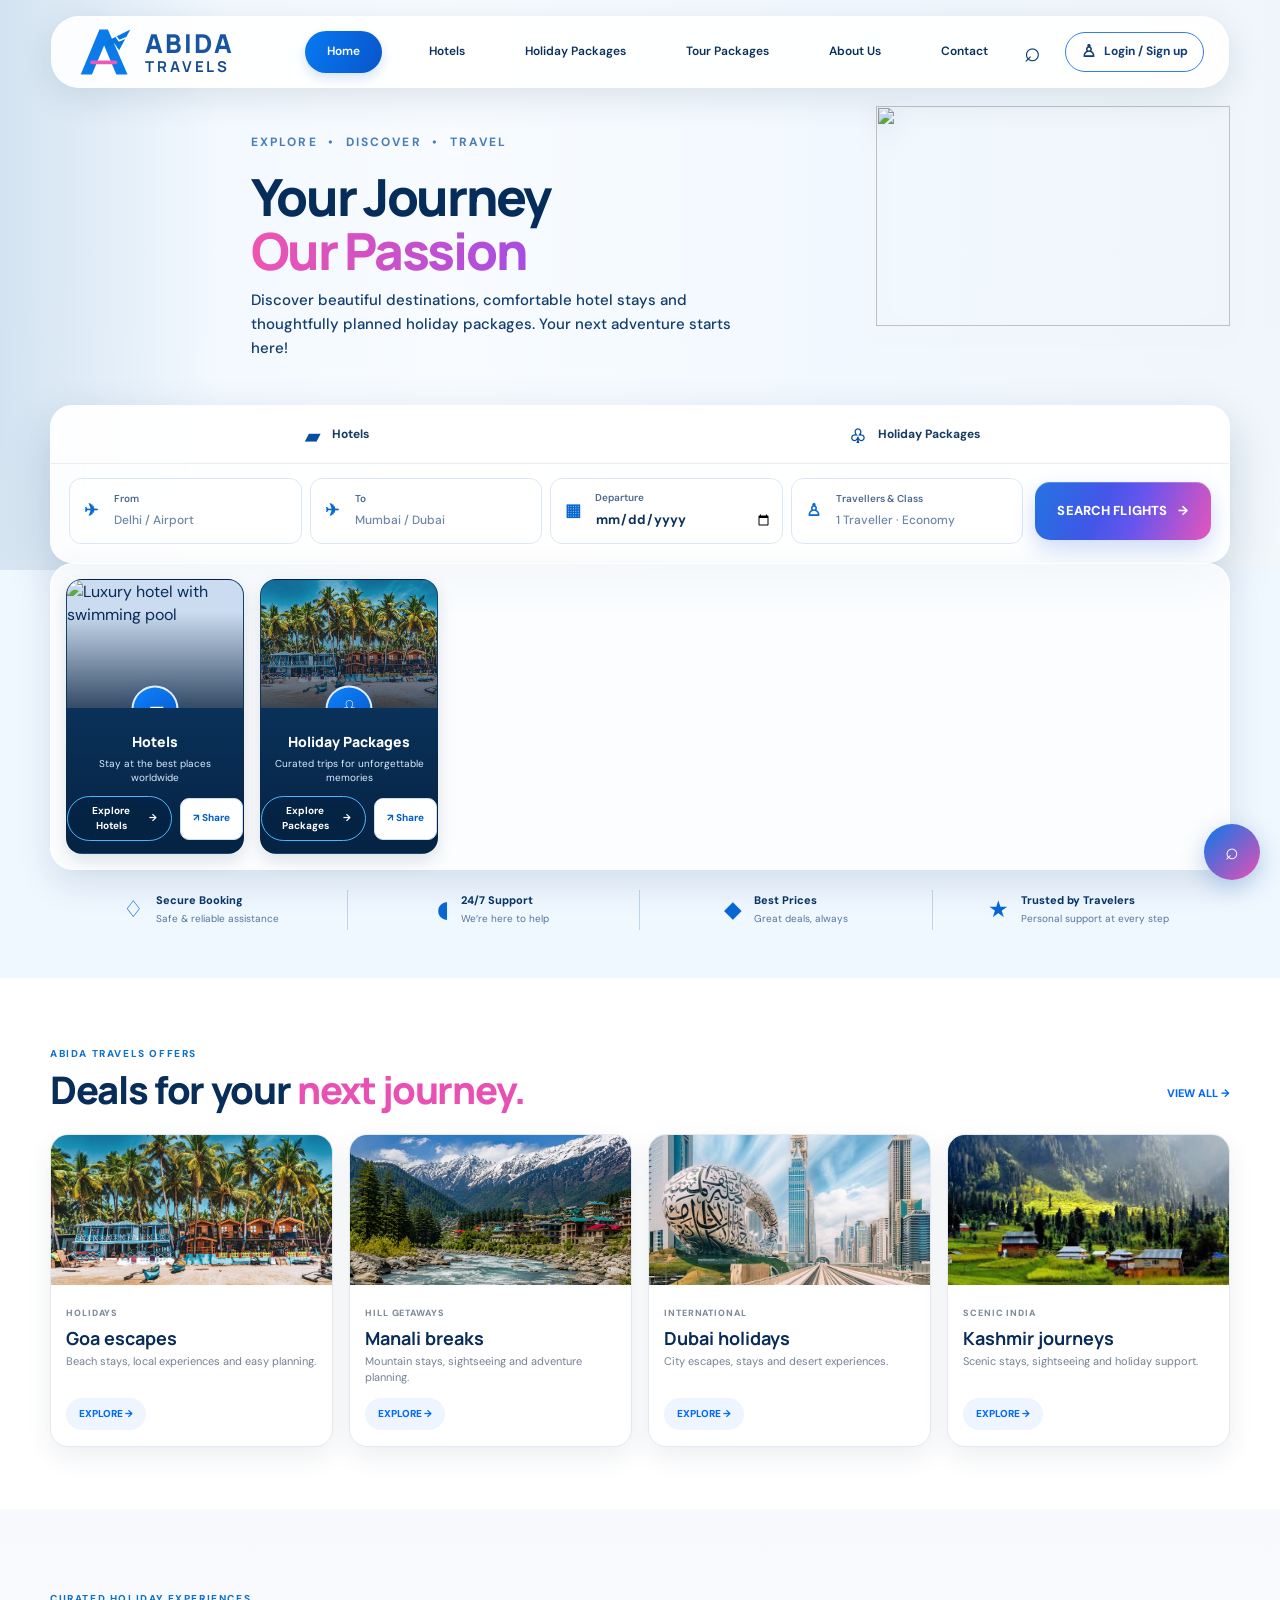
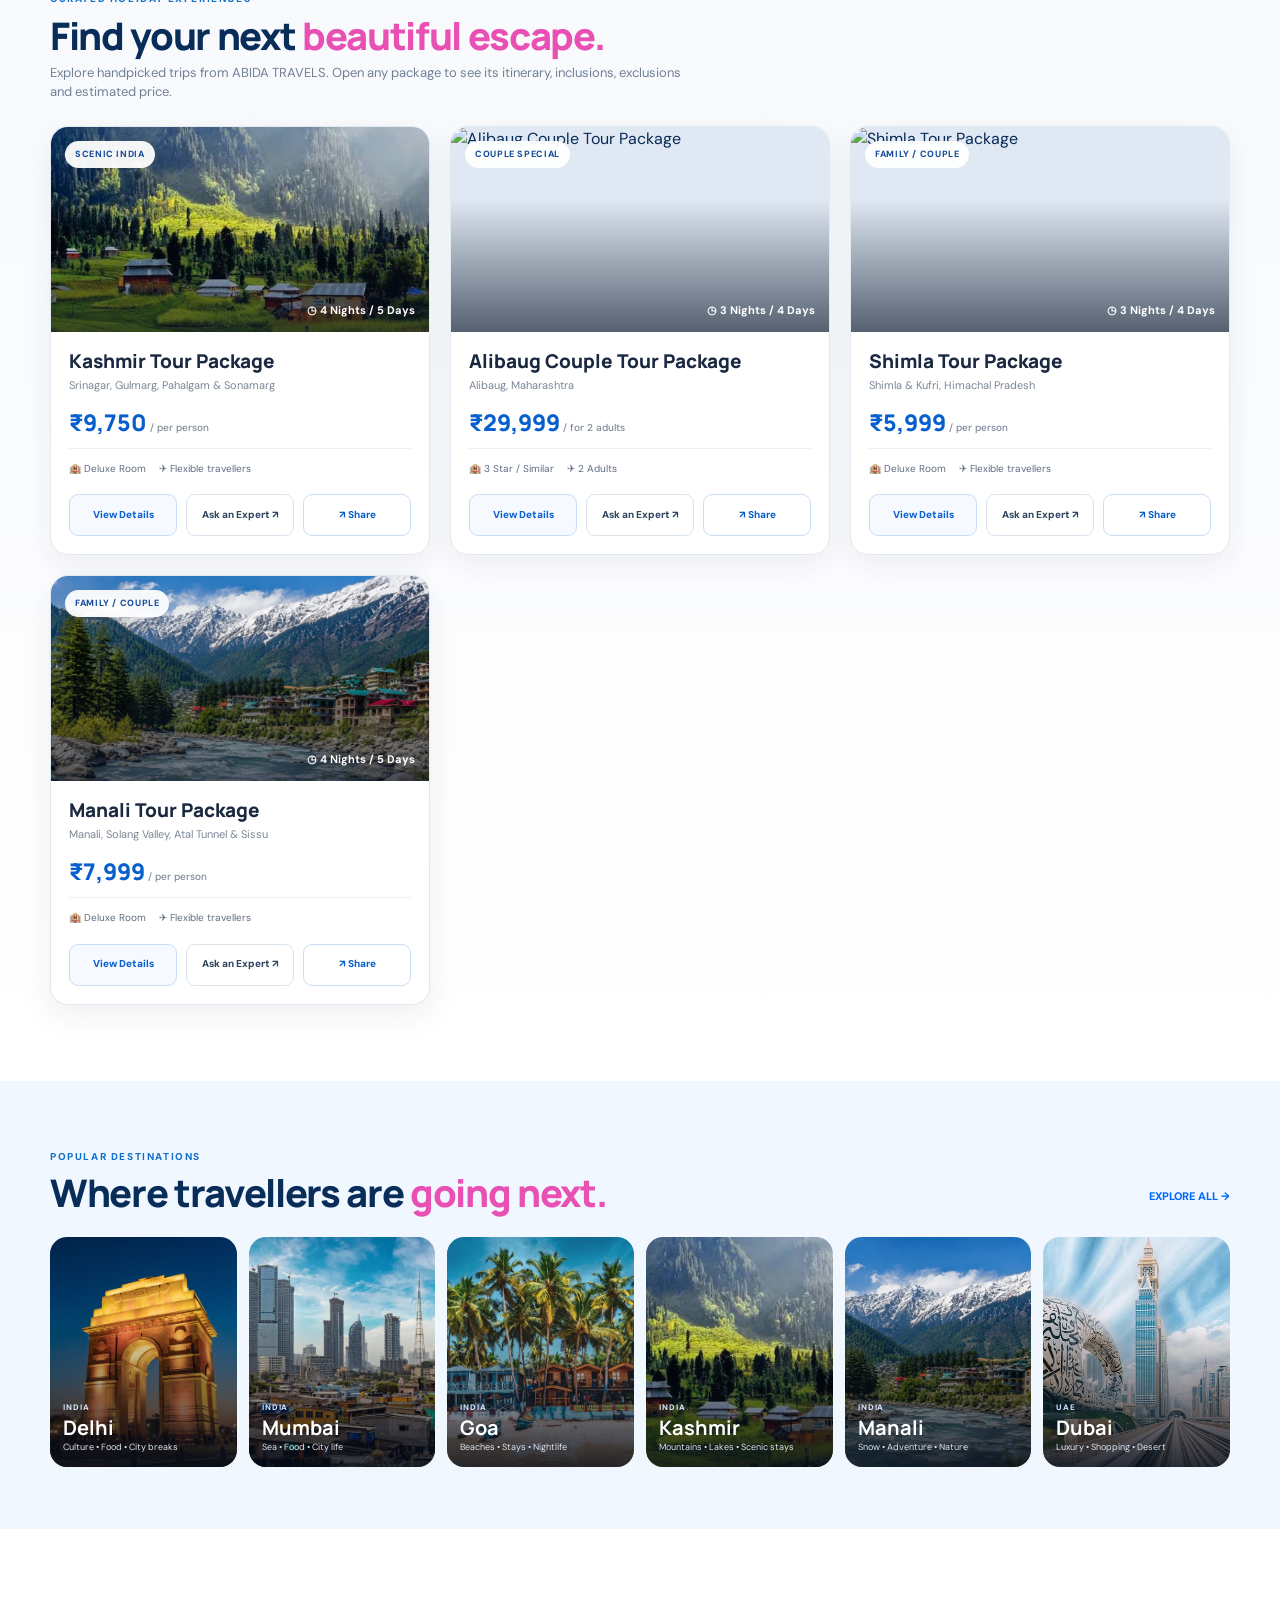
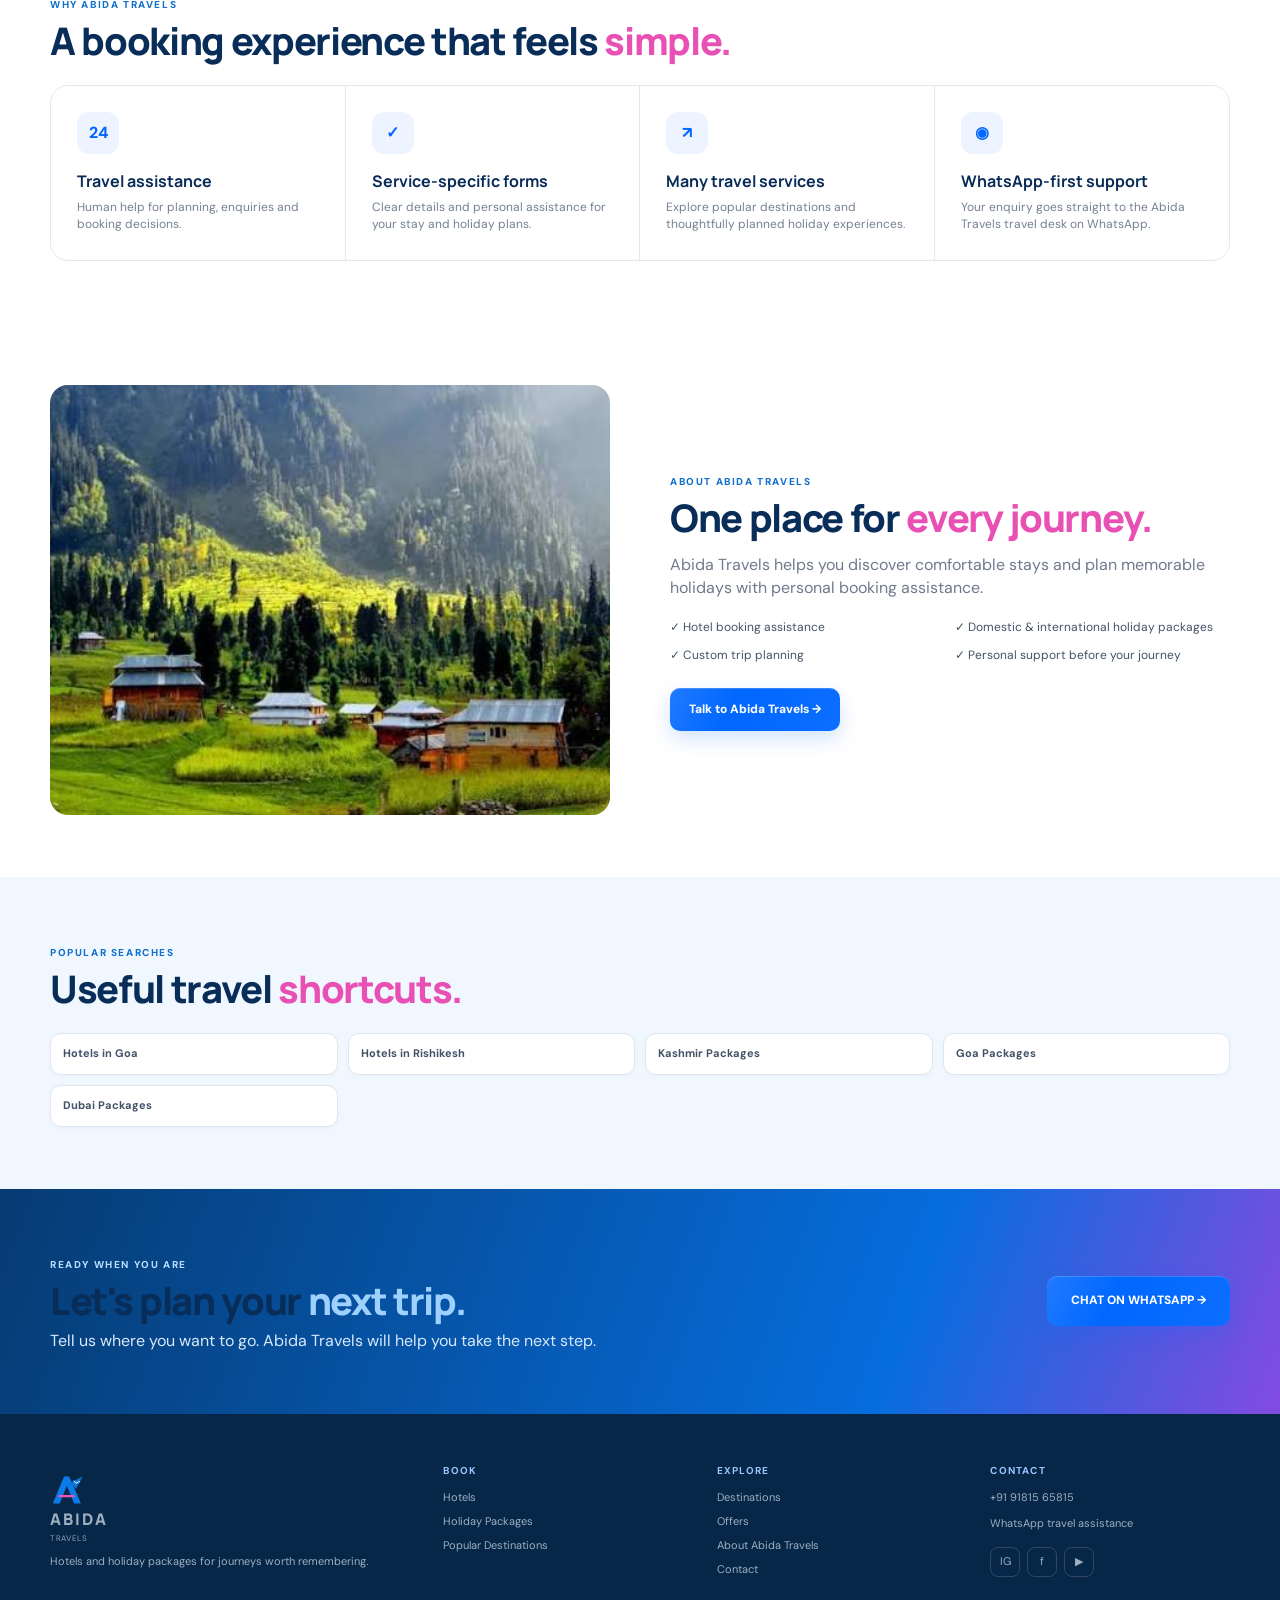
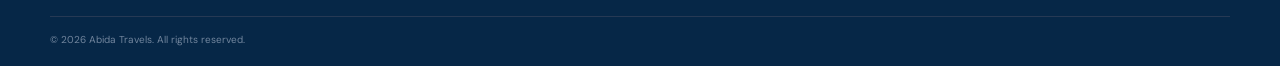
==== index.html @ ed99add0 "Refresh share feature assets to bypass browser cache" ====
<!DOCTYPE html>
<html lang="en-IN">
<head>
<meta charset="UTF-8">
<meta name="viewport" content="width=device-width, initial-scale=1.0">
<title>Abida Travels – Hotels & Holiday Packages</title>
<meta name="description" content="Explore hotel stays and holiday packages with Abida Travels.">
<meta name="keywords" content="Abida Travels, hotel booking, holiday packages, Kashmir tour, Goa holiday, Dubai holiday">
<meta name="author" content="Abida Travels">
<meta name="robots" content="index, follow">
<link rel="canonical" href="https://steller1998.github.io/TRIP/">
<meta property="og:type" content="website">
<meta property="og:title" content="Abida Travels – Your Journey, Our Passion">
<meta property="og:description" content="Hotels and holiday packages with Abida Travels.">
<meta property="og:url" content="https://steller1998.github.io/TRIP/">
<meta property="og:image" content="https://steller1998.github.io/TRIP/assets/goa.jpg">
<link rel="preconnect" href="https://fonts.googleapis.com">
<link rel="preconnect" href="https://fonts.gstatic.com" crossorigin>
<link href="https://fonts.googleapis.com/css2?family=DM+Sans:wght@400;500;600;700&family=Manrope:wght@600;700;800&display=swap" rel="stylesheet">
<link rel="stylesheet" href="style.css?v=20261012-abida-3">
<script type="application/ld+json">
{
  "@context":"https://schema.org",
  "@type":"TravelAgency",
  "name":"Abida Travels",
  "url":"https://steller1998.github.io/TRIP/",
  "telephone":"+919181565815",
  "description":"Abida Travels provides hotel booking assistance and holiday packages.",
  "areaServed":{"@type":"Country","name":"India"},
  "serviceType":["Hotel Booking","Holiday Packages"]
}
</script>
  <link rel="stylesheet" href="tour-packages.css?v=20261031-3">
</head>
<body>

<header class="site-header">
  <div class="main-nav">
    <div class="container nav-inner">
      <a href="#home" class="brand" aria-label="Abida Travels Home">
        <span class="brand-mark"><svg viewBox="0 0 64 64" aria-hidden="true" focusable="false"><defs><linearGradient id="abidaMarkGrad" x1="8" y1="8" x2="56" y2="58"><stop stop-color="#0a7be8"/><stop offset="1" stop-color="#1747a3"/></linearGradient></defs><path d="M5 56 25 8h9L55 56H43L30 25 17 56Z" fill="url(#abidaMarkGrad)"/><path d="M17 43h25" stroke="#ec58b7" stroke-width="4" stroke-linecap="round"/><path d="m34 20 24-12-12 22-5-7-8 3Z" fill="#0876df"/><path d="m43 16 3 4 7-3" fill="none" stroke="#fff" stroke-width="1.6" stroke-linecap="round" stroke-linejoin="round"/></svg></span>
        <span class="brand-text"><strong>ABIDA</strong><small>TRAVELS</small></span>
      </a>
      <nav class="primary-nav" id="primaryNav" aria-label="Travel services">
        <a class="nav-home active" href="#home">Home</a>
        <button class="nav-service" type="button" data-tab="Hotels">Hotels</button>
        <button class="nav-service" type="button" data-tab="Holidays">Holiday Packages</button>
        <a class="nav-link" href="#about">About Us</a>
        <a class="nav-link" href="#contact">Contact</a>
      </nav>
      <button class="nav-search-btn" type="button" aria-label="Go to travel search" data-scroll-booking>⌕</button>
      <button class="login-btn" type="button" data-action="login"><span class="login-user-icon" aria-hidden="true">♙</span> Login / Sign up</button>
      <button class="menu-btn" id="menuBtn" type="button" aria-label="Open menu" aria-expanded="false">☰</button>
    </div>
  </div>
</header>

<main id="home">

<section class="hero">
  <div class="hero-banner">
    <div class="container hero-banner-inner">
      <div class="hero-copy">
        <span class="hero-eyebrow">EXPLORE&nbsp; • &nbsp;DISCOVER&nbsp; • &nbsp;TRAVEL</span>
        <h1>Your Journey<br><span>Our Passion</span></h1>
        <p>Discover beautiful destinations, comfortable hotel stays and thoughtfully planned holiday packages. Your next adventure starts here!</p>
        <div class="hero-points">
          <span>✓ Secure booking assistance</span>
          <span>✓ Personal travel support</span>
          <span>✓ Domestic &amp; international trips</span>
        </div>
      </div>
      <div class="hero-visual" aria-hidden="true">
        <img src="https://images.unsplash.com/photo-1436491865332-7a61a109cc05?auto=format&amp;fit=crop&amp;w=1200&amp;q=82" alt="" loading="eager">
      </div>
    </div>
  </div>

  <div class="container booking-wrap" id="booking">
    <div class="booking-card">
      <div class="booking-tabs" id="bookingTabs">
        <button type="button" class="booking-tab" data-tab="Hotels"><span class="service-icon" aria-hidden="true">▰</span>Hotels</button>
        <button type="button" class="booking-tab active" data-tab="Holidays"><span class="service-icon" aria-hidden="true">♧</span>Holiday Packages</button>
      </div>

      <div class="book-helper" id="bookHelper">Book domestic and international flights with Abida Travels.</div>

      <form id="searchForm">
        <div class="search-fields" id="dynamicFields"></div>

        <div class="search-actions">
          <button class="search-btn" type="submit">SEARCH <span>→</span></button>
        </div>
      </form>

   </div>

    <div class="service-photo-grid" aria-label="Our services">
      <article class="service-photo-card"><div class="service-photo-media"><img src="https://images.unsplash.com/photo-1566073771259-6a8506099945?auto=format&amp;fit=crop&amp;w=900&amp;q=78" alt="Luxury hotel with swimming pool" loading="lazy"><span class="service-photo-shade"></span><span class="service-photo-icon" aria-hidden="true">▰</span></div><div class="service-photo-body"><h3>Hotels</h3><p>Stay at the best places worldwide</p><div class="service-card-actions"><button type="button" class="service-photo-book" data-service-card="Hotels">Explore Hotels <span>→</span></button><button type="button" class="service-share-btn" data-share-title="Hotels" data-share-url="#booking">↗ Share</button></div></div></article>
      <article class="service-photo-card"><div class="service-photo-media"><img src="assets/goa.jpg" alt="Holiday destination" loading="lazy"><span class="service-photo-shade"></span><span class="service-photo-icon" aria-hidden="true">♧</span></div><div class="service-photo-body"><h3>Holiday Packages</h3><p>Curated trips for unforgettable memories</p><div class="service-card-actions"><button type="button" class="service-photo-book" data-service-card="Holidays">Explore Packages <span>→</span></button><button type="button" class="service-share-btn" data-share-title="Holiday Packages" data-share-url="#tour-packages">↗ Share</button></div></div></article>
    </div>
    <div class="service-trust-strip" aria-label="Why book with Abida Travels">
      <div><span class="trust-icon">♢</span><span><strong>Secure Booking</strong><small>Safe &amp; reliable assistance</small></span></div>
      <div><span class="trust-icon">◖</span><span><strong>24/7 Support</strong><small>We’re here to help</small></span></div>
      <div><span class="trust-icon">◆</span><span><strong>Best Prices</strong><small>Great deals, always</small></span></div>
      <div><span class="trust-icon">★</span><span><strong>Trusted by Travelers</strong><small>Personal support at every step</small></span></div>
    </div>
 </div>
</section>

<section class="section light-section" id="offers">
  <div class="container">
    <div class="section-head">
      <div><span class="section-kicker">ABIDA TRAVELS OFFERS</span><h2>Deals for your <span>next journey.</span></h2></div>
      <button class="outline-btn" type="button" data-message="Hello Abida Travels, please send me all current offers.">VIEW ALL →</button>
    </div>
    <div class="offer-grid">
      <article class="offer-card"><div class="offer-image"><img src="assets/goa.jpg" alt="Goa"></div><div class="offer-copy"><small>HOLIDAYS</small><h3>Goa escapes</h3><p>Beach stays, local experiences and easy planning.</p><button type="button" data-message="Hello Abida Travels, I want a Goa holiday offer.">EXPLORE →</button></div></article>
      <article class="offer-card"><div class="offer-image"><img src="assets/manali.jpg" alt="Manali"></div><div class="offer-copy"><small>HILL GETAWAYS</small><h3>Manali breaks</h3><p>Mountain stays, sightseeing and adventure planning.</p><button type="button" data-message="Hello Abida Travels, I want a Manali holiday offer.">EXPLORE →</button></div></article>
      <article class="offer-card"><div class="offer-image"><img src="assets/dubai.jpg" alt="Dubai"></div><div class="offer-copy"><small>INTERNATIONAL</small><h3>Dubai holidays</h3><p>City escapes, stays and desert experiences.</p><button type="button" data-message="Hello Abida Travels, I want a Dubai holiday offer.">EXPLORE →</button></div></article>
      <article class="offer-card"><div class="offer-image"><img src="assets/kashmir.jpg" alt="Kashmir"></div><div class="offer-copy"><small>SCENIC INDIA</small><h3>Kashmir journeys</h3><p>Scenic stays, sightseeing and holiday support.</p><button type="button" data-message="Hello Abida Travels, I want a Kashmir holiday offer.">EXPLORE →</button></div></article>
    </div>
  </div>
</section>

<section class="section soft-section" id="popular">
  <div class="container">
    <div class="section-head">
      <div><span class="section-kicker">POPULAR DESTINATIONS</span><h2>Where travellers are <span>going next.</span></h2></div>
      <button class="outline-btn" type="button" data-message="Hello Abida Travels, please share popular destination packages.">EXPLORE ALL →</button>
    </div>
    <div class="destination-grid">
      <button class="destination-card" type="button" data-message="Hello Abida Travels, I want to plan a trip to Delhi."><img src="assets/delhi.jpg" alt="Delhi"><span><small>INDIA</small><strong>Delhi</strong><em>Culture • Food • City breaks</em></span></button>
      <button class="destination-card" type="button" data-message="Hello Abida Travels, I want to plan a trip to Mumbai."><img src="assets/mumbai.jpg" alt="Mumbai"><span><small>INDIA</small><strong>Mumbai</strong><em>Sea • Food • City life</em></span></button>
      <button class="destination-card" type="button" data-message="Hello Abida Travels, I want to plan a trip to Goa."><img src="assets/goa.jpg" alt="Goa"><span><small>INDIA</small><strong>Goa</strong><em>Beaches • Stays • Nightlife</em></span></button>
      <button class="destination-card" type="button" data-message="Hello Abida Travels, I want to plan a trip to Kashmir."><img src="assets/kashmir.jpg" alt="Kashmir"><span><small>INDIA</small><strong>Kashmir</strong><em>Mountains • Lakes • Scenic stays</em></span></button>
      <button class="destination-card" type="button" data-message="Hello Abida Travels, I want to plan a trip to Manali."><img src="assets/manali.jpg" alt="Manali"><span><small>INDIA</small><strong>Manali</strong><em>Snow • Adventure • Nature</em></span></button>
      <button class="destination-card" type="button" data-message="Hello Abida Travels, I want to plan a trip to Dubai."><img src="assets/dubai.jpg" alt="Dubai"><span><small>UAE</small><strong>Dubai</strong><em>Luxury • Shopping • Desert</em></span></button>
    </div>
  </div>
</section>

<section class="section white-section">
  <div class="container">
    <div class="section-head"><div><span class="section-kicker">WHY ABIDA TRAVELS</span><h2>A booking experience that feels <span>simple.</span></h2></div></div>
    <div class="feature-grid">
      <article><span class="feature-icon">24</span><h3>Travel assistance</h3><p>Human help for planning, enquiries and booking decisions.</p></article>
      <article><span class="feature-icon">✓</span><h3>Service-specific forms</h3><p>Clear details and personal assistance for your stay and holiday plans.</p></article>
      <article><span class="feature-icon">↗</span><h3>Many travel services</h3><p>Explore popular destinations and thoughtfully planned holiday experiences.</p></article>
      <article><span class="feature-icon">◉</span><h3>WhatsApp-first support</h3><p>Your enquiry goes straight to the Abida Travels travel desk on WhatsApp.</p></article>
    </div>
  </div>
</section>

<section class="section white-section" id="about">
  <div class="container split-section">
    <div class="split-image"><img src="assets/kashmir.jpg" alt="Abida Travels travel"></div>
    <div class="split-copy">
      <span class="section-kicker">ABOUT ABIDA TRAVELS</span>
      <h2>One place for <span>every journey.</span></h2>
      <p>Abida Travels helps you discover comfortable stays and plan memorable holidays with personal booking assistance.</p>
      <div class="check-list">
        <span>✓ Hotel booking assistance</span>
        <span>✓ Domestic & international holiday packages</span>
        <span>✓ Custom trip planning</span>
        <span>✓ Personal support before your journey</span>
      </div>
      <button class="primary-btn" type="button" data-message="Hello Abida Travels, I want to discuss my travel requirements.">Talk to Abida Travels →</button>
    </div>
  </div>
</section>

<section class="section route-section">
  <div class="container">
    <div class="section-head"><div><span class="section-kicker">POPULAR SEARCHES</span><h2>Useful travel <span>shortcuts.</span></h2></div></div>
    <div class="chip-grid">
      <button type="button" data-message="Hello Abida Travels, I need hotels in Goa.">Hotels in Goa</button>
      <button type="button" data-message="Hello Abida Travels, I need hotels in Rishikesh.">Hotels in Rishikesh</button>
      <button type="button" data-message="Hello Abida Travels, I want a Kashmir holiday package.">Kashmir Packages</button>
      <button type="button" data-message="Hello Abida Travels, I want a Goa holiday package.">Goa Packages</button>
      <button type="button" data-message="Hello Abida Travels, I want a Dubai holiday package.">Dubai Packages</button>
    </div>
  </div>
</section>

<section class="section promo-section" id="contact">
  <div class="container promo-inner">
    <div><span class="section-kicker">READY WHEN YOU ARE</span><h2>Let's plan your <span>next trip.</span></h2><p>Tell us where you want to go. Abida Travels will help you take the next step.</p></div>
    <button class="primary-btn large" type="button" data-message="Hello Abida Travels, I am ready to plan my next trip.">CHAT ON WHATSAPP →</button>
  </div>
</section>

</main>

<footer class="footer">
  <div class="container footer-grid">
    <div>
      <a href="#home" class="footer-brand"><span class="brand-mark small"><svg viewBox="0 0 64 64" aria-hidden="true" focusable="false"><defs><linearGradient id="abidaMarkGrad" x1="8" y1="8" x2="56" y2="58"><stop stop-color="#0a7be8"/><stop offset="1" stop-color="#1747a3"/></linearGradient></defs><path d="M5 56 25 8h9L55 56H43L30 25 17 56Z" fill="url(#abidaMarkGrad)"/><path d="M17 43h25" stroke="#ec58b7" stroke-width="4" stroke-linecap="round"/><path d="m34 20 24-12-12 22-5-7-8 3Z" fill="#0876df"/><path d="m43 16 3 4 7-3" fill="none" stroke="#fff" stroke-width="1.6" stroke-linecap="round" stroke-linejoin="round"/></svg></span><span><strong>ABIDA</strong><small>TRAVELS</small></span></a>
      <p>Hotels and holiday packages for journeys worth remembering.</p>
    </div>
    <div><h4>BOOK</h4><a href="#booking" data-jump="Hotels">Hotels</a><a href="#booking" data-jump="Holidays">Holiday Packages</a><a href="#popular">Popular Destinations</a></div>
    <div><h4>EXPLORE</h4><a href="#popular">Destinations</a><a href="#offers">Offers</a><a href="#about">About Abida Travels</a><a href="#contact">Contact</a></div>
    <div><h4>CONTACT</h4><a href="https://wa.me/919181565815" target="_blank" rel="noopener">+91 91815 65815</a><p>WhatsApp travel assistance</p><div class="social-row"><a href="#" aria-label="Instagram">IG</a><a href="#" aria-label="Facebook">f</a><a href="#" aria-label="YouTube">▶</a></div></div>
  </div>
  <div class="container copyright">© 2026 Abida Travels. All rights reserved.</div>
</footer>

<a class="floating-wa" href="https://wa.me/919181565815?text=Hello%20Abida%20Travels%2C%20I%20need%20travel%20assistance." target="_blank" rel="noopener" aria-label="Abida Travels WhatsApp">⌕</a>

<div class="modal-backdrop" id="accountModal" aria-hidden="true">
  <div class="account-modal" role="dialog" aria-modal="true" aria-labelledby="accountTitle">
    <button class="modal-close" type="button" data-close-modal aria-label="Close">×</button>
    <span class="section-kicker">ABIDA TRAVELS ACCOUNT</span>
    <h2 id="accountTitle">Login / Sign up</h2>
    <p>Abida Travels currently manages booking support directly. Enter your details and we will connect with you on WhatsApp.</p>
    <form id="accountForm">
      <label>Name<input name="name" type="text" placeholder="Your name" required></label>
      <label>Mobile number<input name="phone" type="tel" placeholder="10-digit mobile number" pattern="[0-9]{10}" required></label>
      <div class="modal-actions"><button class="primary-btn" type="submit">Continue on WhatsApp →</button><button class="secondary-btn" type="button" data-close-modal>Cancel</button></div>
    </form>
    <small class="modal-note">This is a WhatsApp-assisted account flow; no password is stored on this website.</small>
  </div>
</div>

<script src="hotel-data.js?v=20261012-abida-1"></script>
<script src="script.js?v=20261012-abida-2"></script>
<script src="tour-packages.js?v=20261031-4"></script>
</body>
</html>
---- style.css ----
:root{
  --blue:#0067ff;
  --blue-dark:#0b4fbe;
  --red:#ef3340;
  --ink:#162033;
  --muted:#6d7788;
  --line:#e4e8ef;
  --bg:#f6f8fb;
  --white:#fff;
  --shadow:0 16px 48px rgba(26,42,72,.10);
}
*{box-sizing:border-box;margin:0;padding:0}
html{scroll-behavior:smooth}
body{font-family:"DM Sans",sans-serif;color:var(--ink);background:#fff;line-height:1.45}
body.modal-open,body.menu-open{overflow:hidden}
button,input{font:inherit}
button{cursor:pointer}
a{color:inherit;text-decoration:none}
img{display:block;max-width:100%}
.container{width:min(1180px,calc(100% - 36px));margin:0 auto}

/* HEADER */
.site-header{position:sticky;top:0;z-index:1000;background:#fff;box-shadow:0 1px 0 rgba(17,29,48,.07)}
.utility-bar{height:34px;background:#f7f8fa;border-bottom:1px solid #edf0f4;color:#687486;font-size:11px}
.utility-inner{height:100%;display:flex;align-items:center;justify-content:space-between}
.utility-left,.utility-right{display:flex;align-items:center;gap:18px}
.utility-bar a:hover,.utility-btn:hover{color:var(--blue)}
.utility-btn{border:0;background:none;color:inherit;padding:0}
.main-nav{height:78px;background:#fff}
.nav-inner{height:100%;display:flex;align-items:center;gap:16px}
.brand{display:flex;align-items:center;gap:9px;min-width:206px;flex:none}
.brand-mark{width:42px;height:42px;border-radius:12px;display:grid;place-items:center;flex:none}
.brand-mark svg{width:100%;height:100%}
.brand-text{display:grid;line-height:1}
.brand-text strong{font:800 18px/1 "Manrope",sans-serif;letter-spacing:.13em}
.brand-text small{margin-top:5px;color:#8a94a3;font-size:8px;font-weight:700;letter-spacing:.08em}
.primary-nav{display:flex;align-items:stretch;gap:2px;flex:1;justify-content:center;height:100%;overflow:auto;scrollbar-width:none}
.primary-nav::-webkit-scrollbar{display:none}
.nav-service{min-width:72px;padding:8px 6px;border:0;background:transparent;color:#5e6878;display:flex;flex-direction:column;align-items:center;justify-content:center;gap:4px;font-size:10px;position:relative;white-space:nowrap}
.nav-service .nav-icon{font-size:19px;line-height:1;color:#435168}
.nav-service:hover{color:var(--blue)}
.nav-service.active{color:var(--blue);font-weight:700}
.nav-service.active .nav-icon{color:var(--blue)}
.nav-service.active:after{content:"";position:absolute;left:13px;right:13px;bottom:0;height:3px;border-radius:3px 3px 0 0;background:var(--blue)}
.login-btn{white-space:nowrap;border:1px solid #dce2ea;background:#fff;padding:10px 13px;border-radius:10px;font-size:11px;font-weight:700;color:#2f3b4d;flex:none}
.login-btn:hover{border-color:#b7cff6;color:var(--blue);background:#f9fbff}
.menu-btn{display:none;border:0;background:none;font-size:25px;color:#1d2a3b}

/* HERO */
.hero{background:#f3f6fa;border-bottom:1px solid #eef1f5}
.hero-banner{padding:34px 0 60px;background:linear-gradient(90deg,#fff 0,#fff 43%,#f4f7fb 100%)}
.hero-banner-inner{display:grid;grid-template-columns:1fr 410px;gap:50px;align-items:center}
.hero-copy{padding:8px 0}
.hero-eyebrow{display:inline-flex;padding:7px 10px;border-radius:999px;background:#edf4ff;color:var(--blue);font-size:10px;font-weight:800;letter-spacing:.14em}
.hero-copy h1{font:800 clamp(40px,5vw,66px)/.98 "Manrope",sans-serif;letter-spacing:-.05em;margin:18px 0 14px}
.hero-copy h1 span{color:var(--blue)}
.hero-copy p{max-width:620px;color:#677386;font-size:16px}
.hero-points{display:flex;flex-wrap:wrap;gap:12px 18px;margin-top:20px;color:#4f5d70;font-size:12px;font-weight:600}
.hero-visual{position:relative;height:270px;border-radius:22px;overflow:hidden;box-shadow:var(--shadow);background:#dfe6ef}
.hero-visual img{width:100%;height:100%;object-fit:contain;mix-blend-mode:multiply;filter:drop-shadow(0 8px 12px rgba(8,40,75,.12))}
.hero-visual:after{content:"";position:absolute;inset:0;background:linear-gradient(180deg,rgba(12,24,44,.02),rgba(12,24,44,.36))}
.floating-card{position:absolute;left:16px;bottom:16px;z-index:2;display:grid;padding:12px 15px;background:rgba(255,255,255,.95);border-radius:12px;box-shadow:0 10px 28px rgba(0,0,0,.16)}
.floating-card strong{font:700 13px "Manrope",sans-serif}.floating-card span{font-size:10px;color:#6e7988;margin-top:2px}
.booking-wrap{position:relative;margin-top:-30px;padding-bottom:30px}
.booking-card{background:#fff;border:1px solid #dfe5ed;border-radius:18px;box-shadow:0 20px 55px rgba(29,46,77,.14);overflow:visible}
.booking-tabs{display:flex;overflow:auto;padding:6px 8px 0;border-bottom:1px solid #edf0f4;scrollbar-width:none}
.booking-tabs::-webkit-scrollbar{display:none}
.booking-tab{border:0;background:#fff;color:#6b7686;padding:15px 13px 13px;white-space:nowrap;font-size:11px;font-weight:700;position:relative}
.booking-tab span{margin-right:6px;color:#52637a}
.booking-tab:hover{color:var(--blue)}
.booking-tab.active{color:var(--blue)}
.booking-tab.active:after{content:"";position:absolute;left:12px;right:12px;bottom:-1px;height:3px;background:var(--blue);border-radius:3px 3px 0 0}
.flight-controls{display:flex;align-items:center;justify-content:space-between;padding:15px 22px 6px}
.trip-toggle{display:flex;gap:18px;font-size:12px;font-weight:700;color:#445267}
.trip-toggle label{display:flex;align-items:center;gap:7px;cursor:pointer}
.trip-toggle input{accent-color:var(--blue)}
.helper-link{border:0;background:none;color:var(--blue);font-size:11px;font-weight:700}
.book-helper{padding:0 22px 14px;color:#8590a0;font-size:11px}
.search-fields{display:grid;grid-template-columns:repeat(5,1fr);border-top:1px solid #f0f2f6}
.search-field{padding:14px 16px;border-right:1px solid #eef0f4;min-height:92px}
.search-field:last-child{border-right:0}
.search-field label{display:block;color:#7d8795;font-size:10px;font-weight:700;text-transform:uppercase;letter-spacing:.04em}
.search-field input,.search-field select{width:100%;margin-top:6px;border:0;outline:0;background:transparent;color:#1e2838;font-size:15px;font-weight:700;padding:0}
.search-field input::placeholder{color:#9ba4b1;font-weight:500}
.search-field{position:relative}
.airport-field{position:relative}
.airport-suggestions{
  position:absolute;
  left:12px;
  right:12px;
  top:calc(100% + 4px);
  z-index:1600;
  display:none;
  max-height:320px;
  overflow:auto;
  background:#fff;
  border:1px solid #dfe5ed;
  border-radius:12px;
  box-shadow:0 18px 45px rgba(24,39,64,.18);
  padding:6px;
}
.airport-suggestions.show{display:block}
.airport-option{
  width:100%;
  display:flex;
  align-items:center;
  gap:10px;
  padding:10px 9px;
  border:0;
  border-radius:9px;
  background:#fff;
  text-align:left;
  color:#253149;
}
.airport-option:hover{background:#f3f7ff}
.airport-code{
  flex:0 0 40px;
  height:34px;
  display:grid;
  place-items:center;
  border-radius:8px;
  background:#edf4ff;
  color:var(--blue);
  font-size:10px;
  font-weight:800;
  letter-spacing:.06em;
}
.airport-main{display:grid;min-width:0}
.airport-main strong{
  font-size:11px;
  line-height:1.25;
  white-space:nowrap;
  overflow:hidden;
  text-overflow:ellipsis;
}
.airport-main small{
  margin-top:3px;
  color:#7d8796;
  font-size:9px;
}
.airport-status{
  padding:12px 10px;
  color:#7b8797;
  font-size:10px;
}
.search-field input:focus{color:var(--blue)}

.rooms-guests-field{z-index:20}
.rooms-guests-trigger{
  width:100%;margin-top:6px;display:flex;align-items:center;justify-content:space-between;gap:8px;
  border:0;background:transparent;color:#1e2838;padding:0;text-align:left;font-size:15px;font-weight:700;
}
.rooms-guests-trigger:focus-visible{outline:2px solid var(--blue);outline-offset:4px;border-radius:4px}
.rooms-guests-chevron{color:var(--blue);font-size:12px}
.rooms-guests-popover{
  position:absolute;right:8px;top:calc(100% - 2px);width:350px;max-width:calc(100vw - 34px);
  z-index:1800;background:#fff;border:1px solid #dfe5ed;border-radius:14px;
  box-shadow:0 20px 55px rgba(22,39,69,.22);padding:16px;color:var(--ink);
}
.rooms-guests-popover[hidden]{display:none}
.rooms-guests-popover-head{display:flex;align-items:flex-start;justify-content:space-between;gap:12px;padding-bottom:12px;border-bottom:1px solid #edf0f4}
.rooms-guests-popover-head strong{display:block;font:800 14px "Manrope",sans-serif}
.rooms-guests-popover-head small{display:block;color:#7d8795;font-size:11px;margin-top:3px}
.rooms-guests-close{border:0;background:#f2f5f9;border-radius:50%;width:28px;height:28px;line-height:1;color:#526075;font-size:19px}
.guest-room-card{padding:13px 0;border-bottom:1px solid #edf0f4}
.guest-room-heading{display:flex;align-items:center;justify-content:space-between;margin-bottom:10px}
.guest-room-heading strong{font-size:10px;letter-spacing:.09em;color:#647086}
.remove-room-btn{border:0;background:transparent;color:#d13b46;font-size:11px;font-weight:700}
.guest-counter-row{display:flex;align-items:center;justify-content:space-between;gap:14px;padding:8px 0}
.guest-counter-label strong{display:block;font-size:13px}
.guest-counter-label small{display:block;font-size:10px;color:#818b9a;margin-top:2px}
.guest-stepper{display:flex;align-items:center;gap:12px}
.guest-stepper button{width:30px;height:30px;border:1px solid #c9d7eb;border-radius:8px;background:#fff;color:var(--blue);font-size:19px;line-height:1}
.guest-stepper button:disabled{opacity:.35;cursor:not-allowed}
.guest-stepper span{min-width:14px;text-align:center;font-size:13px;font-weight:800}
.child-age-list{display:grid;grid-template-columns:1fr 1fr;gap:8px;margin-top:8px}
.child-age-select{display:grid;gap:4px;font-size:10px;color:#687486}
.child-age-select select{width:100%;border:1px solid #dce3ed;border-radius:7px;background:#fff;padding:7px;font:600 11px "DM Sans",sans-serif;color:#1e2838}
.rooms-guests-popover-foot{display:flex;align-items:center;justify-content:space-between;gap:10px;padding-top:14px}
.add-room-btn{border:0;background:transparent;color:var(--blue);font-size:12px;font-weight:800;text-align:left}
.add-room-btn:disabled{color:#8d96a4;cursor:not-allowed}
.apply-guests-btn{border:0;border-radius:9px;background:var(--blue);color:#fff;padding:10px 20px;font-size:12px;font-weight:800}
.apply-guests-btn:hover{background:var(--blue-dark)}
@media(max-width:560px){
  .rooms-guests-popover{right:-5px;top:calc(100% + 3px);width:340px;max-width:calc(100vw - 36px);padding:13px}
  .rooms-guests-field{z-index:30}
}

.special-fare-box{display:flex;align-items:stretch;gap:0;border-top:1px solid #f0f2f6;padding:12px 18px;overflow:auto}
.special-fare-title{font-size:11px;font-weight:800;color:#445267;min-width:125px;display:flex;align-items:center}
.fare-option{display:flex;align-items:center;gap:8px;min-width:145px;padding:8px 11px;border:1px solid transparent;border-radius:10px;cursor:pointer}
.fare-option input{accent-color:var(--blue)}
.fare-option span{display:grid;line-height:1.15}
.fare-option strong{font-size:11px;color:#2f3b4d}
.fare-option small{font-size:9px;color:#8691a1;margin-top:3px}
.fare-option.active{border-color:#d9e7ff;background:#f7fbff}
.search-actions{display:flex;justify-content:center;padding:8px 20px 18px}
.search-btn{border:0;border-radius:999px;padding:14px 46px;background:linear-gradient(90deg,#2aa8ff,var(--blue));color:#fff;font-weight:800;font-size:14px;box-shadow:0 12px 30px rgba(0,103,255,.22)}
.search-btn:hover{transform:translateY(-2px);box-shadow:0 16px 36px rgba(0,103,255,.24)}
.search-btn span{margin-left:10px}
.booking-tools{display:grid;grid-template-columns:repeat(4,1fr);border-top:1px solid #eef1f5}
.booking-tools button{border:0;border-right:1px solid #eef1f5;background:#fff;padding:13px 12px;text-align:left}
.booking-tools button:last-child{border-right:0}
.booking-tools button:hover{background:#fbfcff}
.booking-tools strong{display:block;font-size:11px;color:#334056}
.booking-tools small{font-size:9px;color:#8591a1}
.extra-services{display:grid;grid-template-columns:repeat(4,1fr);margin-top:10px;background:#fff;border:1px solid #e5e9ef;border-radius:12px;overflow:hidden;box-shadow:0 8px 28px rgba(25,41,68,.05)}
.extra-services button{border:0;border-right:1px solid #edf0f4;background:#fff;padding:13px;display:grid;grid-template-columns:30px 1fr;text-align:left;column-gap:8px}
.extra-services button:last-child{border-right:0}
.extra-services button:hover{background:#fafcff}
.extra-services span{grid-row:1/3;width:28px;height:28px;border-radius:50%;background:#edf4ff;color:var(--blue);display:grid;place-items:center;font-weight:800}
.extra-services strong{font-size:10px;color:#36445a}.extra-services small{font-size:9px;color:#8691a0}

/* SECTIONS */
.section{padding:74px 0}
.light-section,.white-section{background:#fff}
.soft-section,.route-section{background:#f7f9fc}
.section-head{display:flex;justify-content:space-between;align-items:flex-end;gap:18px;margin-bottom:24px}
.section-kicker{font-size:10px;letter-spacing:.16em;font-weight:800;color:var(--blue)}
.section-head h2,.split-copy h2,.promo-inner h2{font:800 clamp(26px,3vw,38px)/1.05 "Manrope",sans-serif;letter-spacing:-.035em;margin-top:7px;color:#182235}
.section-head h2 span,.split-copy h2 span,.promo-inner h2 span{color:var(--blue)}
.outline-btn{border:0;background:none;color:var(--blue);font-size:11px;font-weight:800;padding:8px 0}
.offer-grid{display:grid;grid-template-columns:repeat(4,1fr);gap:16px}
.offer-card{border:1px solid #e5e9ef;border-radius:15px;background:#fff;overflow:hidden;box-shadow:0 8px 28px rgba(28,44,72,.07);transition:.25s}
.offer-card:hover{transform:translateY(-4px);box-shadow:0 14px 40px rgba(28,44,72,.12)}
.offer-image{height:150px;overflow:hidden}.offer-image img{width:100%;height:100%;object-fit:cover;transition:.45s}.offer-card:hover .offer-image img{transform:scale(1.05)}
.offer-copy{padding:14px 15px 16px}.offer-copy small{font-size:9px;color:#7d8998;font-weight:800;letter-spacing:.1em}.offer-copy h3{font:700 18px "Manrope",sans-serif;margin:4px 0}.offer-copy p{color:#758092;font-size:11px;min-height:32px}.offer-copy button{border:0;background:none;color:var(--blue);font-size:10px;font-weight:800;margin-top:12px}
.destination-grid{display:grid;grid-template-columns:repeat(6,1fr);gap:12px}
.destination-card{position:relative;height:230px;border:0;border-radius:14px;overflow:hidden;padding:0;text-align:left;color:#fff;background:#ddd}
.destination-card img{width:100%;height:100%;object-fit:cover;transition:.45s}
.destination-card:after{content:"";position:absolute;inset:0;background:linear-gradient(180deg,transparent 35%,rgba(5,13,26,.85))}
.destination-card:hover img{transform:scale(1.06)}
.destination-card span{position:absolute;left:13px;right:13px;bottom:13px;z-index:2;display:grid}
.destination-card small{font-size:8px;letter-spacing:.12em;font-weight:800;color:#d8e5ff}.destination-card strong{font:700 20px "Manrope",sans-serif}.destination-card em{font-size:9px;color:#dce4ee;font-style:normal}
.feature-grid{display:grid;grid-template-columns:repeat(4,1fr);border:1px solid #e5e9ef;border-radius:16px;overflow:hidden}
.feature-grid article{padding:26px;border-right:1px solid #e5e9ef}.feature-grid article:last-child{border-right:0}
.feature-icon{display:grid;place-items:center;width:42px;height:42px;border-radius:12px;background:#edf4ff;color:var(--blue);font-weight:800;margin-bottom:16px}
.feature-grid h3{font:700 16px "Manrope",sans-serif;margin-bottom:7px}.feature-grid p{font-size:12px;color:#758093}
.split-section{display:grid;grid-template-columns:1fr 1fr;gap:60px;align-items:center}
.split-image{height:430px;border-radius:18px;overflow:hidden}.split-image img{width:100%;height:100%;object-fit:cover}
.split-copy p{color:#6f7a8c;margin:15px 0 20px;max-width:540px}.check-list{display:grid;grid-template-columns:1fr 1fr;gap:10px;margin-bottom:24px;color:#455267;font-size:12px}
.primary-btn{border:0;border-radius:10px;background:var(--blue);color:#fff;padding:13px 19px;font-size:12px;font-weight:800;box-shadow:0 10px 25px rgba(0,103,255,.18);transition:.25s}
.primary-btn.large{padding:16px 24px}
.primary-btn:hover{transform:translateY(-2px);box-shadow:0 16px 36px rgba(0,103,255,.24)}
.chip-grid{display:grid;grid-template-columns:repeat(4,1fr);gap:10px}
.chip-grid button{border:1px solid #e1e6ee;background:#fff;border-radius:11px;padding:12px;text-align:left;color:#435168;font-size:11px;font-weight:700}
.chip-grid button:hover{color:var(--blue);border-color:#c8d9f5;background:#f9fbff}
.promo-section{background:linear-gradient(90deg,#0a2d63,#0b5ec9);color:#fff}.promo-inner{display:flex;justify-content:space-between;align-items:center;gap:24px}.promo-inner .section-kicker{color:#b8dcff}.promo-inner h2{color:#fff}.promo-inner h2 span{color:#9fd1ff}.promo-inner p{color:#d9e8fb;margin-top:8px}
.footer{background:#10213a;color:#dce4ef;padding-top:50px}.footer-grid{display:grid;grid-template-columns:1.5fr 1fr 1fr 1fr;gap:34px;padding-bottom:38px}.footer-brand{display:flex;align-items:center;gap:9px}.footer-brand strong{display:block;font:800 16px "Manrope",sans-serif;letter-spacing:.12em}.footer-brand small{display:block;color:#8ea0b5;font-size:8px;letter-spacing:.08em;margin-top:3px}.brand-mark.small{width:36px;height:36px}.footer-grid p,.footer-grid a{font-size:11px;color:#9eafc2}.footer-grid p{margin-top:10px}.footer-grid h4{font-size:10px;color:#9bc5ff;letter-spacing:.12em;margin-bottom:12px}.footer-grid a{display:block;margin-top:8px}.footer-grid a:hover{color:#fff}.social-row{display:flex;gap:7px;margin-top:15px}.social-row a{width:30px;height:30px;border:1px solid #314763;border-radius:8px;display:grid;place-items:center;margin-top:0}.copyright{border-top:1px solid #263954;padding:16px 0 18px;color:#71859d;font-size:10px}
.floating-wa{position:fixed;right:20px;bottom:20px;width:56px;height:56px;border-radius:50%;display:grid;place-items:center;background:#25d366;color:#fff;font-size:23px;box-shadow:0 15px 35px rgba(22,109,66,.25);z-index:1200}

/* ACCOUNT MODAL */
.modal-backdrop{position:fixed;inset:0;z-index:2000;display:none;align-items:center;justify-content:center;background:rgba(13,24,43,.48);backdrop-filter:blur(5px)}
.modal-backdrop.open{display:flex}
.account-modal{position:relative;width:min(440px,calc(100% - 28px));background:#fff;border-radius:18px;padding:28px;box-shadow:0 30px 100px rgba(22,37,62,.25);border:1px solid #e0e6ef}
.account-modal h2{font:800 30px/1.1 "Manrope",sans-serif;margin:10px 0}
.account-modal p{color:#6f7b8c;font-size:12px;line-height:1.65;margin-bottom:18px}
.account-modal label{display:block;color:#526075;font-size:11px;font-weight:700;margin-top:12px}
.account-modal input{width:100%;margin-top:6px;border:1px solid #dfe5ed;border-radius:10px;padding:12px 13px;outline:none;color:#243047;background:#fff}
.account-modal input:focus{border-color:#8ab4ff;box-shadow:0 0 0 4px #edf4ff}
.modal-close{position:absolute;right:15px;top:14px;border:0;background:#f4f6f9;color:#455267;width:32px;height:32px;border-radius:9px;font-size:20px}
.modal-actions{display:flex;gap:9px;margin-top:18px}.secondary-btn{border:1px solid #dfe5ed;background:#fff;color:#3e4a5f;border-radius:10px;padding:13px 17px;font-size:12px;font-weight:800}
.modal-note{display:block;color:#8a95a4;font-size:9px;line-height:1.5;margin-top:12px}

/* responsive */
@media(max-width:1120px){
  .hero-banner-inner{grid-template-columns:1fr 330px}.brand{min-width:185px}.nav-service{min-width:62px}
  .offer-grid{grid-template-columns:repeat(2,1fr)}.destination-grid{grid-template-columns:repeat(3,1fr)}
}
@media(max-width:900px){
  .utility-left{gap:12px}.utility-right{gap:12px}.primary-nav{justify-content:flex-start}
}
@media(max-width:800px){
  .utility-bar{display:none}.main-nav{height:66px}.nav-inner{gap:8px}
  .primary-nav{position:absolute;left:12px;right:12px;top:72px;background:#fff;border:1px solid #e4e8ef;border-radius:12px;box-shadow:var(--shadow);display:none;height:auto;flex-wrap:wrap;padding:7px}
  .primary-nav.open{display:grid;grid-template-columns:repeat(3,1fr)}
  .nav-service{min-width:0;height:64px}.nav-service.active:after{left:20px;right:20px}.login-btn{display:none}.menu-btn{display:block;margin-left:auto}
  .hero-banner{padding:25px 0 46px}.hero-banner-inner{grid-template-columns:1fr}.hero-visual{height:220px}.hero-copy h1{font-size:45px}
  .booking-wrap{margin-top:-20px}.booking-tabs{gap:2px}.booking-tab{padding:13px 10px}.search-fields{grid-template-columns:1fr 1fr}.search-field{border-bottom:1px solid #eef0f4}.special-fare-box{gap:6px}
  .booking-tools{grid-template-columns:1fr 1fr}.booking-tools button:nth-child(2){border-right:0}.booking-tools button{border-bottom:1px solid #eef1f5}
  .extra-services{grid-template-columns:1fr 1fr}.extra-services button:nth-child(2){border-right:0}.extra-services button{border-bottom:1px solid #edf0f4}
  .feature-grid{grid-template-columns:1fr 1fr}.feature-grid article:nth-child(2){border-right:0}.feature-grid article{border-bottom:1px solid #e5e9ef}
  .split-section{grid-template-columns:1fr;gap:30px}.split-image{height:320px}.check-list{grid-template-columns:1fr}
  .promo-inner{flex-direction:column;align-items:flex-start}.chip-grid{grid-template-columns:1fr 1fr}
}
@media(max-width:560px){
  .container{width:calc(100% - 24px)}.brand-text small{display:none}.brand{min-width:0}.brand-text strong{font-size:15px}
  .hero-copy h1{font-size:38px}.hero-copy p{font-size:14px}.hero-points{font-size:10px}
  .flight-controls{align-items:flex-start;gap:8px;flex-direction:column}.trip-toggle{gap:10px;flex-wrap:wrap}.special-fare-title{min-width:110px}
  .search-fields{grid-template-columns:1fr}.search-field{border-right:0;min-height:76px}.booking-tools{grid-template-columns:1fr}.booking-tools button{border-right:0}
  .extra-services{grid-template-columns:1fr}.extra-services button{border-right:0}.section{padding:60px 0}
  .section-head{align-items:flex-start;flex-direction:column}.offer-grid{grid-template-columns:1fr}.destination-grid{grid-template-columns:1fr 1fr}.destination-card{height:210px}.feature-grid{grid-template-columns:1fr}.feature-grid article{border-right:0!important}.chip-grid{grid-template-columns:1fr}
  .footer-grid{grid-template-columns:1fr 1fr}.footer-grid>div:first-child{grid-column:1/-1}.modal-actions{flex-direction:column}
}


/* HOTEL SEARCH RESULTS */
.hotel-results{margin:26px 0 30px;padding:26px;background:#fff;border:1px solid #e0e6ef;border-radius:18px;box-shadow:0 14px 38px rgba(24,42,73,.08);scroll-margin-top:125px}
.hotel-results[hidden]{display:none}
.hotel-results-head{display:flex;align-items:flex-end;justify-content:space-between;gap:18px;margin-bottom:18px}
.hotel-results-head h2{font:800 26px/1.2 "Manrope",sans-serif;letter-spacing:-.03em;margin-top:5px;color:var(--ink)}
.hotel-results-head h2 span{color:var(--blue)}
.hotel-results-summary{font-size:12px;color:#748095;margin-top:8px}
.hotel-change-search{flex:none;border:1px solid #d7e2f1;border-radius:9px;background:#fff;color:var(--blue);padding:10px 13px;font-size:12px;font-weight:800}
.hotel-change-search:hover{background:#f5f9ff}
.hotel-demo-notice{display:flex;align-items:flex-start;gap:12px;padding:14px 15px;border:1px solid #e0e6ee;border-radius:10px;background:#f7f9fc;color:#5d687a;font-size:11px;line-height:1.5}
.hotel-demo-notice strong{flex:none;color:#26344a;font-size:11px}
.hotel-results-filterline{display:flex;align-items:center;justify-content:space-between;gap:12px;margin:20px 0 12px;color:#677489;font-size:11px;font-weight:700}
.hotel-results-grid{display:grid;grid-template-columns:1fr 1fr;gap:14px}
.hotel-result-card{min-width:0;border:1px solid #e1e6ee;border-radius:13px;overflow:hidden;background:#fff;display:flex;flex-direction:column;transition:box-shadow .2s,border-color .2s,transform .2s}
.hotel-result-card:hover{border-color:#cad8eb;box-shadow:0 12px 28px rgba(20,38,67,.09);transform:translateY(-2px)}
.hotel-result-photo{height:155px;position:relative;overflow:hidden;background:linear-gradient(135deg,#e6eefb,#f8e9d9);display:grid;place-items:center}
.hotel-result-photo img{width:100%;height:100%;object-fit:cover}
.hotel-result-photo>span:not(.hotel-placeholder-icon){position:absolute;left:10px;bottom:10px;padding:5px 8px;background:rgba(17,28,46,.78);color:#fff;border-radius:6px;font-size:9px;font-weight:700;letter-spacing:.02em}
.hotel-placeholder-icon{font-size:36px;color:#6a7f9d}
.hotel-result-content{padding:14px;display:flex;flex:1;flex-direction:column}
.hotel-result-topline{display:flex;align-items:center;justify-content:space-between;gap:8px;flex-wrap:wrap}
.hotel-sample-label{font-size:9px;font-weight:800;letter-spacing:.08em;color:#6f7e92;background:#f0f3f7;border-radius:5px;padding:5px 6px}
.hotel-result-location{font-size:10px;color:#758196}
.hotel-result-content h3{font:800 15px/1.35 "Manrope",sans-serif;margin:10px 0 4px;color:#1d293b}
.hotel-result-note{font-size:10px;color:#798598}
.hotel-result-facts{display:flex;flex-wrap:wrap;gap:7px;margin:14px 0}
.hotel-result-facts span{font-size:9px;color:#617086;background:#f5f7fa;border:1px solid #edf0f4;border-radius:5px;padding:6px 7px}
.hotel-result-bottom{display:flex;align-items:center;justify-content:space-between;gap:10px;border-top:1px solid #edf0f4;padding-top:12px;margin-top:auto}
.hotel-result-bottom strong{display:block;font-size:12px;color:#263349}
.hotel-result-bottom small{display:block;margin-top:3px;color:#8490a1;font-size:9px}
.hotel-enquire-button{flex:none;border:0;border-radius:8px;padding:10px 12px;background:var(--blue);color:#fff;font-size:11px;font-weight:800}
.hotel-enquire-button:hover{background:var(--blue-dark)}
.hotel-no-results{padding:28px 20px;text-align:center;border:1px dashed #ccd6e4;border-radius:12px;background:#fafbfd}
.hotel-no-results h3{font:800 17px "Manrope",sans-serif;color:#223047}
.hotel-no-results p{max-width:550px;margin:8px auto 16px;color:#748095;font-size:12px;line-height:1.55}
.hotel-results-disclaimer{margin-top:14px;font-size:10px;color:#8590a0;line-height:1.5}
@media(max-width:900px){
  .hotel-results{padding:20px}
  .hotel-results-grid{grid-template-columns:1fr}
  .hotel-result-card{display:grid;grid-template-columns:175px minmax(0,1fr)}
  .hotel-result-photo{height:100%;min-height:230px}
}
@media(max-width:560px){
  .hotel-results{padding:15px;margin:20px 0;border-radius:13px}
  .hotel-results-head{align-items:flex-start;flex-direction:column}
  .hotel-results-head h2{font-size:22px}
  .hotel-demo-notice{flex-direction:column;gap:4px}
  .hotel-results-filterline{align-items:flex-start;flex-direction:column}
  .hotel-result-card{display:flex}
  .hotel-result-photo{height:165px;min-height:165px}
  .hotel-result-content{padding:12px}
  .hotel-result-content h3{font-size:14px}
}


/* PREMIUM INTERACTIONS — visual polish only; layout and page palette stay unchanged */
:root{--tripora-motion:cubic-bezier(.2,.75,.25,1)}
button,a,.offer-card,.destination-card,.hotel-result-card{
  -webkit-tap-highlight-color:transparent;
}
button{
  transition:transform .22s var(--tripora-motion),box-shadow .22s var(--tripora-motion),border-color .22s var(--tripora-motion),color .22s var(--tripora-motion),filter .22s var(--tripora-motion);
}
button:focus-visible,a:focus-visible{
  outline:3px solid rgba(0,103,255,.32);
  outline-offset:3px;
}
button:active:not(:disabled){
  transform:translateY(0) scale(.98);
}
button:disabled{cursor:not-allowed;filter:saturate(.65)}
/* Keep the existing header/nav positions, but give service symbols a crisp icon tile. */
.nav-service .nav-icon{
  width:30px;height:30px;display:grid;place-items:center;
  border:1px solid rgba(80,116,170,.12);border-radius:10px;
  background:linear-gradient(145deg,#f7faff 0%,#edf4ff 100%);
  color:var(--blue);box-shadow:inset 0 1px 0 rgba(255,255,255,.95),0 2px 6px rgba(22,55,99,.045);
  transition:transform .24s var(--tripora-motion),box-shadow .24s var(--tripora-motion),border-color .24s var(--tripora-motion);
}
.nav-service .nav-icon svg,.booking-tab .service-icon svg{
  width:17px;height:17px;display:block;fill:none;stroke:currentColor;stroke-width:1.8;stroke-linecap:round;stroke-linejoin:round;
}
.nav-service:hover .nav-icon{transform:translateY(-2px);border-color:rgba(0,103,255,.3);box-shadow:inset 0 1px 0 #fff,0 5px 12px rgba(0,103,255,.12)}
.nav-service.active .nav-icon{background:linear-gradient(145deg,#e9f2ff 0%,#dceaff 100%);border-color:rgba(0,103,255,.25);box-shadow:inset 0 1px 0 rgba(255,255,255,.95),0 5px 13px rgba(0,103,255,.13)}
.nav-service.active:after{height:3px;box-shadow:0 0 10px rgba(0,103,255,.2)}
/* Booking service icons get a compact premium badge without changing tab order. */
.booking-tab .service-icon{
  display:inline-grid;width:22px;height:22px;vertical-align:middle;place-items:center;
  margin-right:6px;color:var(--blue);background:linear-gradient(145deg,#f5f9ff,#eaf2ff);
  border:1px solid rgba(80,116,170,.14);border-radius:7px;
  box-shadow:inset 0 1px 0 rgba(255,255,255,.95);
}
.booking-tab:hover .service-icon{border-color:rgba(0,103,255,.28);box-shadow:0 3px 8px rgba(0,103,255,.1)}
.booking-tab.active .service-icon{background:linear-gradient(145deg,#eaf2ff,#dceaff);border-color:rgba(0,103,255,.25)}
.booking-tab.active:after{box-shadow:0 0 10px rgba(0,103,255,.16)}
/* Primary actions: richer depth and a subtle sheen while preserving the current blue palette. */
.search-btn,.primary-btn,.hotel-enquire-button{
  position:relative;isolation:isolate;overflow:hidden;
  box-shadow:0 8px 20px rgba(0,103,255,.18),inset 0 1px 0 rgba(255,255,255,.18);
}
.search-btn:before,.primary-btn:before,.hotel-enquire-button:before{
  content:"";position:absolute;inset:0;z-index:-1;pointer-events:none;
  background:linear-gradient(115deg,rgba(255,255,255,.18),transparent 38%,rgba(255,255,255,.07));
  opacity:.7;transition:opacity .22s ease;
}
.search-btn:hover,.primary-btn:hover,.hotel-enquire-button:hover{
  filter:saturate(1.08);box-shadow:0 13px 28px rgba(0,103,255,.25),inset 0 1px 0 rgba(255,255,255,.2);
}
.search-btn:active,.primary-btn:active,.hotel-enquire-button:active{filter:saturate(.95)}
.login-btn{box-shadow:0 2px 5px rgba(24,42,73,.035)}
.login-btn:hover{box-shadow:0 6px 16px rgba(0,103,255,.09)}
.utility-btn,.helper-link,.outline-btn{transition:color .2s ease,transform .2s ease}
.helper-link:hover,.outline-btn:hover{transform:translateY(-1px);text-shadow:0 3px 12px rgba(0,103,255,.16)}
.booking-tools button,.extra-services button{
  position:relative;
}
.booking-tools button:hover,.extra-services button:hover{
  box-shadow:inset 0 0 0 1px rgba(0,103,255,.08);
}
.extra-services span{
  box-shadow:inset 0 1px 0 rgba(255,255,255,.9),0 3px 9px rgba(0,103,255,.08);
  border:1px solid rgba(80,116,170,.1);
  transition:transform .22s var(--tripora-motion),box-shadow .22s var(--tripora-motion);
}
.extra-services button:hover span{transform:translateY(-2px) rotate(-3deg);box-shadow:0 6px 13px rgba(0,103,255,.14)}
.chip-grid button,.hotel-change-search{
  box-shadow:0 2px 6px rgba(22,43,76,.025);
}
.chip-grid button:hover,.hotel-change-search:hover{
  transform:translateY(-2px);box-shadow:0 7px 17px rgba(22,43,76,.075);
}
.offer-copy button:hover{transform:translateX(2px);text-shadow:0 3px 12px rgba(0,103,255,.16)}
.hotel-enquire-button{transition:transform .2s var(--tripora-motion),box-shadow .2s var(--tripora-motion),filter .2s ease}
@media(prefers-reduced-motion:reduce){
  *,*::before,*::after{scroll-behavior:auto!important;animation-duration:.01ms!important;animation-iteration-count:1!important;transition-duration:.01ms!important}
}


/* ABIDA TRAVELS — cinematic travel-homepage redesign */
:root{--abida-pink:#e950b4;--abida-navy:#062b52;--abida-blue:#076ce0;--abida-motion:cubic-bezier(.2,.75,.25,1)}
body{background:#eff7ff;color:#082b57}
.site-header{position:absolute;top:16px;left:0;right:0;z-index:1000;background:transparent;box-shadow:none;padding:0}
.utility-bar{display:none}
.main-nav{width:min(1440px,calc(100% - 8%));height:auto;margin:0 auto;background:rgba(255,255,255,.9);backdrop-filter:blur(16px);-webkit-backdrop-filter:blur(16px);border:1px solid rgba(255,255,255,.8);border-radius:28px;box-shadow:0 9px 35px rgba(13,46,82,.12);overflow:visible}
.main-nav .container{width:100%;max-width:none;margin:0;padding:0 24px}
.nav-inner{min-height:70px;display:flex;align-items:center;gap:14px}
.brand{min-width:215px;gap:9px}
.brand-mark{width:60px;height:60px;background:transparent;border-radius:0}
.brand-mark svg{width:100%;height:100%}
.brand-text{display:grid;line-height:.94;color:#1755a3}
.brand-text strong{font:800 26px/1 "Manrope",sans-serif;letter-spacing:.08em}
.brand-text small{font:700 15px/1.05 "Manrope",sans-serif;letter-spacing:.19em;color:#174a8c;margin-top:3px}
.primary-nav{gap:3px;flex:1;justify-content:space-between;align-items:center;height:auto;overflow:visible;min-width:0}
.nav-service,.nav-link,.nav-home{display:inline-flex;align-items:center;justify-content:center;min-width:0;padding:12px 13px;border:0;border-radius:999px;background:transparent;color:#092f5c;white-space:nowrap;font-size:12px;font-weight:600;text-decoration:none;position:relative}
.nav-service .nav-icon{display:none}
.nav-service:hover,.nav-link:hover{color:var(--abida-blue);background:rgba(0,103,255,.055)}
.nav-service.active{color:#092f5c;background:transparent;font-weight:700}
.nav-service.active:after{display:none}
.nav-home{background:linear-gradient(110deg,#0779f1,#0955cb);color:#fff;padding:12px 22px;box-shadow:0 5px 12px rgba(0,94,212,.18)}
.nav-home:hover{background:linear-gradient(110deg,#006ce3,#064dbd);color:#fff}
.nav-search-btn{flex:none;width:36px;height:36px;border:0;border-radius:50%;background:transparent;color:#08386d;font-size:28px;display:grid;place-items:center;line-height:1}
.nav-search-btn:hover{background:#eaf3ff;color:var(--abida-blue)}
.login-btn{display:inline-flex;align-items:center;gap:8px;border:1.4px solid #347cf0;background:rgba(255,255,255,.68);border-radius:999px;padding:10px 15px;color:#123c72;font-size:12px;box-shadow:none}
.login-user-icon{font-size:17px;line-height:1}
.login-btn:hover{background:#edf5ff;border-color:#0f6bdc;color:#084da7}
.menu-btn{display:none}
.hero{background:#eff7ff;border:0;overflow:visible}
.hero-banner{position:relative;isolation:isolate;min-height:570px;padding:120px 0 194px;border:0;background-image:url("https://images.unsplash.com/photo-1500375592092-40eb2168fd21?auto=format&fit=crop&w=2000&q=82");background-size:cover;background-position:center 48%;overflow:hidden}
.hero-banner:before{content:"";position:absolute;inset:0;z-index:-1;background:linear-gradient(90deg,rgba(8,82,139,.12) 0%,rgba(255,255,255,.23) 17%,rgba(255,255,255,.54) 35%,rgba(255,255,255,.17) 65%,rgba(255,231,210,.08) 100%),linear-gradient(0deg,rgba(242,249,255,.84) 0%,rgba(242,249,255,.16) 22%,transparent 55%)}
.hero-banner-inner{display:block;position:relative;z-index:1}
.hero-copy{max-width:650px;margin-left:17%;padding:8px 0 0}
.hero-eyebrow{display:inline-flex;padding:6px 0;background:transparent;color:#497db6;font-size:12px;letter-spacing:.18em;font-weight:700;border-radius:0}
.hero-copy h1{font:800 clamp(40px,4vw,56px)/1.05 "Manrope",sans-serif;letter-spacing:-.045em;margin:13px 0 10px;color:#062d5a}
.hero-copy h1 span{color:var(--abida-pink);background:linear-gradient(90deg,#ef55b0,#a84de2);background-clip:text;-webkit-background-clip:text;-webkit-text-fill-color:transparent}
.hero-copy p{max-width:520px;color:#123d6c;font-size:15px;line-height:1.6;font-weight:500;text-shadow:0 1px 8px rgba(255,255,255,.35)}
.hero-points{display:none}
.hero-visual{display:block;position:absolute;right:0;top:-6%;width:30%;height:220px;border-radius:0;overflow:visible;background:transparent;box-shadow:none;z-index:1}
.hero-visual:after{display:none}
.booking-wrap{z-index:5;margin-top:-165px;padding-bottom:20px}
.booking-card{background:rgba(255,255,255,.9);-webkit-backdrop-filter:blur(18px);backdrop-filter:blur(18px);border:1px solid rgba(255,255,255,.96);border-radius:22px;box-shadow:0 18px 46px rgba(19,58,100,.2);overflow:visible}
.booking-tabs{display:flex;justify-content:space-around;align-items:center;gap:2px;padding:0 12px;border-bottom:1px solid rgba(24,87,151,.1);border-radius:22px 22px 0 0;background:rgba(255,255,255,.4);overflow:auto}
.booking-tab{display:flex;align-items:center;gap:8px;border:0;background:transparent;padding:17px 16px 16px;color:#173a63;white-space:nowrap;font-size:12px;font-weight:700;border-radius:0}
.booking-tab .service-icon{display:inline-grid;place-items:center;width:24px;height:24px;margin:0;background:transparent;border:0;box-shadow:none;border-radius:0;font-size:19px;color:#074f9f}
.booking-tab:hover{background:rgba(255,255,255,.55);color:var(--abida-blue)}
.booking-tab.active{color:#0867ce}
.booking-tab.active:after{left:16px;right:16px;bottom:0;height:3px;border-radius:5px 5px 0 0;background:linear-gradient(90deg,#0074ed,#e450bb);box-shadow:none}
.flight-controls,.book-helper,.booking-tools,.special-fare-box{display:none!important}
#searchForm{display:grid;grid-template-columns:minmax(0,1fr) 180px;gap:0;align-items:stretch;padding:14px 18px 18px}
.search-fields{grid-column:1;grid-row:1;grid-template-columns:repeat(4,minmax(0,1fr));border:0;min-width:0;overflow:visible}
.search-field{position:relative;min-height:66px;padding:10px 10px 10px 44px;border:1px solid #dce7f5;background:rgba(255,255,255,.54);border-radius:12px;margin-right:8px;display:flex;flex-direction:column;justify-content:center}
.search-field:last-child{border-right:1px solid #dce7f5}
.search-field:before{position:absolute;left:14px;top:23px;color:#0968ce;font-size:17px;font-weight:700;line-height:1}
#dynamicFields[data-service="Flights"] .search-field:nth-child(1):before{content:"✈"}
#dynamicFields[data-service="Flights"] .search-field:nth-child(2):before{content:"✈"}
#dynamicFields[data-service="Flights"] .search-field:nth-child(3):before{content:"▦"}
#dynamicFields[data-service="Flights"] .search-field:nth-child(4):before{content:"♙"}
.search-field label{color:#4b6a90;font-size:10px;font-weight:600;text-transform:none;letter-spacing:0}
.search-field input,.search-field select{font-size:13px;font-weight:700;margin-top:4px;color:#0c315b}
.search-field input::placeholder{font-size:12px;font-weight:500;color:#6d86a7}
.search-field input:focus,.search-field select:focus{outline:0}
.search-actions{grid-column:2;grid-row:1;align-self:stretch;display:flex;align-items:center;justify-content:stretch;padding:0 0 0 4px}
.search-btn{width:100%;min-height:58px;border:0;border-radius:15px;padding:13px 15px;background:linear-gradient(110deg,#075fdd 0%,#6552ed 58%,#e34db8 100%);color:#fff;font-weight:800;font-size:13px;letter-spacing:.01em;box-shadow:0 9px 22px rgba(27,88,220,.22),inset 0 1px 0 rgba(255,255,255,.22);transition:transform .22s var(--abida-motion),box-shadow .22s var(--abida-motion),filter .22s ease}
.search-btn:hover{transform:translateY(-2px);filter:saturate(1.08);box-shadow:0 14px 28px rgba(43,80,225,.27)}
.search-btn span{margin-left:8px}
.service-photo-grid{position:relative;display:grid;grid-template-columns:repeat(6,minmax(0,1fr));gap:16px;margin:0 0 0;padding:15px;background:rgba(255,255,255,.77);border:1px solid rgba(255,255,255,.95);border-radius:23px;box-shadow:0 14px 34px rgba(22,59,99,.12);backdrop-filter:blur(12px)}
.service-photo-card{position:relative;min-width:0;display:flex;flex-direction:column;overflow:hidden;border-radius:16px;background:linear-gradient(180deg,#174a76,#052746 67%,#032141);box-shadow:0 7px 17px rgba(5,37,72,.13);border:1px solid rgba(15,64,111,.08);transition:transform .3s var(--abida-motion),box-shadow .3s var(--abida-motion)}
.service-photo-card:hover{transform:translateY(-4px);box-shadow:0 15px 28px rgba(4,43,81,.22)}
.service-photo-media{position:relative;height:128px;overflow:hidden;flex:none;background:#cbdcf0}
.service-photo-media img{width:100%;height:100%;object-fit:cover;transition:transform .45s var(--abida-motion);display:block}
.service-photo-card:hover .service-photo-media img{transform:scale(1.055)}
.service-photo-shade{position:absolute;inset:0;background:linear-gradient(180deg,rgba(5,30,59,0) 25%,rgba(5,30,59,.76) 100%)}
.service-photo-icon{position:absolute;left:50%;bottom:-1px;transform:translate(-50%,50%);z-index:2;width:47px;height:47px;border-radius:50%;display:grid;place-items:center;color:#fff;font-size:23px;background:linear-gradient(145deg,#0d83fa,#0753c8);border:2px solid rgba(255,255,255,.88);box-shadow:0 5px 15px rgba(0,84,204,.28)}
.service-photo-body{position:relative;flex:1;display:flex;flex-direction:column;align-items:center;text-align:center;padding:25px 10px 12px;color:#fff;background:linear-gradient(180deg,#0a3159,#052343)}
.service-photo-body h3{font:800 14px/1.3 "Manrope",sans-serif;color:#fff}
.service-photo-body p{font-size:10px;line-height:1.4;color:#dceaff;min-height:29px;margin:6px 0 10px}
.service-photo-book{display:inline-flex;align-items:center;justify-content:center;gap:9px;padding:7px 14px;min-width:105px;border:1px solid #4db5ff;border-radius:999px;background:rgba(4,32,62,.42);color:#fff;font-size:10px;font-weight:700;margin-top:auto}
.service-photo-book:hover{background:linear-gradient(100deg,#075fcd,#8b4be5);border-color:#a9d9ff;box-shadow:0 5px 13px rgba(0,102,233,.25)}
.service-trust-strip{display:grid;grid-template-columns:repeat(4,minmax(0,1fr));gap:0;align-items:center;padding:20px 5px 28px;color:#0a3567}
.service-trust-strip>div{display:flex;align-items:center;justify-content:center;gap:12px;padding:3px 14px;border-right:1px solid rgba(20,96,170,.22)}
.service-trust-strip>div:last-child{border-right:0}
.trust-icon{font-size:23px;color:#0967d4}
.service-trust-strip strong,.service-trust-strip small{display:block}
.service-trust-strip strong{font-size:11px;font-weight:800}
.service-trust-strip small{font-size:10px;color:#55759a;margin-top:3px}
.more-services-inline{display:flex;gap:8px;justify-content:center;flex-wrap:wrap;padding:0 0 23px}
.more-services-inline button{border:1px solid #dbe6f4;border-radius:999px;background:rgba(255,255,255,.83);padding:8px 13px;color:#234d7b;font-size:11px;font-weight:700}
.more-services-inline button:hover{border-color:#8db8f3;color:#075fcd;background:#fff;transform:translateY(-1px)}
.hero .section{background:transparent}
.section{padding:62px 0}
.light-section,.white-section{background:#fff}
.soft-section,.route-section{background:#f1f7ff}
.section-kicker{color:#1170cb}
.section-head h2,.split-copy h2,.promo-inner h2{color:#082d59}
.section-head h2 span,.split-copy h2 span{color:var(--abida-pink)}
.offer-card{border-radius:18px;box-shadow:0 10px 26px rgba(16,52,91,.08)}
.offer-card:hover{transform:translateY(-5px);box-shadow:0 16px 32px rgba(16,52,91,.15)}
.offer-copy button{border-radius:999px;padding:9px 13px;background:#eef5ff}
.destination-card{border-radius:17px}
.feature-grid{border-radius:18px;overflow:hidden}
.promo-section{background:linear-gradient(110deg,#063b72,#066ddd 70%,#834be1)}
.footer{background:#062747}
.floating-wa{background:linear-gradient(135deg,#0878e9,#e850b4);box-shadow:0 8px 24px rgba(6,81,166,.28)}
/* Preserve reduced motion preferences and make interactive elements feel refined. */
button,a{ -webkit-tap-highlight-color:transparent }
button:focus-visible,a:focus-visible{outline:3px solid rgba(0,103,255,.32);outline-offset:3px}
@media(prefers-reduced-motion:reduce){*,*::before,*::after{animation-duration:.01ms!important;transition-duration:.01ms!important;scroll-behavior:auto!important}}
@media(max-width:1200px){
  .main-nav{width:calc(100% - 36px)}
  .main-nav .container{padding:0 16px}
  .brand{min-width:175px}
  .brand-mark{width:50px;height:50px}
  .brand-text strong{font-size:23px}
  .brand-text small{font-size:12px}
  .nav-service,.nav-link,.nav-home{font-size:11px;padding:11px 9px}
  .service-photo-grid{gap:11px;padding:12px}
  .service-photo-body h3{font-size:12px}
  .service-photo-book{padding:7px 10px;min-width:0}
}
@media(max-width:950px){
  .site-header{top:10px}
  .main-nav{width:calc(100% - 24px);border-radius:19px}
  .nav-inner{min-height:65px}
  .primary-nav{display:none;position:absolute;top:calc(100% + 8px);left:12px;right:12px;padding:12px;background:rgba(255,255,255,.97);border:1px solid #dce8f8;border-radius:17px;box-shadow:0 16px 38px rgba(11,45,85,.16);align-items:stretch;flex-direction:column;gap:4px;height:auto;overflow:visible}
  .primary-nav.open{display:flex}
  .nav-service,.nav-link,.nav-home{width:100%;justify-content:flex-start;padding:12px 14px;border-radius:11px;font-size:13px}
  .nav-service.active{background:#f0f6ff}
  .nav-home{background:linear-gradient(110deg,#0779f1,#0955cb)}
  .nav-search-btn{margin-left:auto}
  .menu-btn{display:block;border:0;background:transparent;color:#0a3768;font-size:25px;line-height:1;padding:5px}
  .hero-banner{min-height:500px;padding:112px 0 155px;background-position:center}
  .hero-copy{margin-left:8%;max-width:570px}
  .booking-wrap{margin-top:-132px}
  #searchForm{grid-template-columns:minmax(0,1fr) 150px}
  .service-photo-grid{grid-template-columns:repeat(3,minmax(0,1fr))}
  .service-photo-media{height:145px}
  .service-photo-body h3{font-size:14px}
  .service-photo-book{min-width:105px}
  .service-trust-strip{grid-template-columns:repeat(2,minmax(0,1fr));row-gap:15px}
  .service-trust-strip>div:nth-child(2){border-right:0}
}
@media(max-width:620px){
  .main-nav .container{padding:0 12px}
  .brand{min-width:0;gap:5px}
  .brand-mark{width:40px;height:44px}
  .brand-text strong{font-size:18px}
  .brand-text small{font-size:10px;letter-spacing:.16em}
  .nav-search-btn{width:30px;height:30px;font-size:23px}
  .login-btn{padding:8px 10px;font-size:0;gap:0}
  .login-user-icon{font-size:17px}
  .hero-banner{min-height:475px;padding:104px 0 140px;background-position:58% center}
  .hero-visual{display:none}
  .hero-copy{margin-left:0;padding-top:23px}
  .hero-eyebrow{font-size:9px}
  .hero-copy h1{font-size:39px;line-height:1.08}
  .hero-copy p{font-size:13px;max-width:340px}
  .desktop-only{display:none}
  .booking-wrap{margin-top:-112px;padding-bottom:8px}
  .booking-card{border-radius:17px}
  .booking-tabs{justify-content:flex-start;padding:0 6px;border-radius:17px 17px 0 0}
  .booking-tab{font-size:10px;padding:12px 9px;gap:4px}
  .booking-tab .service-icon{font-size:15px;width:18px;height:18px}
  #searchForm{grid-template-columns:1fr;padding:10px 10px 12px}
  .search-fields{grid-column:1;grid-row:1;grid-template-columns:1fr 1fr}
  .search-field{min-height:62px;margin:0 4px 7px 0;padding-left:34px}
  .search-field:before{left:10px;top:22px;font-size:14px}
  .search-field label{font-size:9px}
  .search-field input,.search-field select{font-size:12px}
  .search-field input::placeholder{font-size:10px}
  .search-actions{grid-column:1;grid-row:2;padding:0}
  .search-btn{min-height:46px;border-radius:12px}
  .service-photo-grid{grid-template-columns:repeat(2,minmax(0,1fr));gap:9px;padding:9px;border-radius:17px}
  .service-photo-media{height:105px}
  .service-photo-icon{width:39px;height:39px;font-size:20px}
  .service-photo-body{padding:23px 8px 10px}
  .service-photo-body h3{font-size:12px}
  .service-photo-body p{font-size:9px;min-height:26px}
  .service-photo-book{padding:7px 11px;font-size:9px;min-width:92px}
  .service-trust-strip{grid-template-columns:1fr 1fr;gap:12px 0;padding:17px 0 20px}
  .service-trust-strip>div{justify-content:flex-start;border-right:0;padding:0 4px;gap:7px}
  .trust-icon{font-size:19px}
  .service-trust-strip strong{font-size:9px}
  .service-trust-strip small{font-size:8px}
  .more-services-inline{padding-bottom:15px}
}
---- tour-packages.css ----
/* ABIDA TRAVELS — TOUR PACKAGES */
.tour-packages-section{padding:76px 0;background:linear-gradient(180deg,#f7f9fc 0%,#fff 100%)}
.tour-packages-section .section-head{align-items:end}
.tour-packages-intro{max-width:650px;color:#718096;font-size:13px;margin-top:9px}
.tour-package-grid{display:grid;grid-template-columns:repeat(3,minmax(0,1fr));gap:20px}
.tour-package-card{overflow:hidden;border:1px solid #e3e9f1;border-radius:18px;background:#fff;box-shadow:0 10px 30px rgba(25,43,72,.07);transition:transform .25s,box-shadow .25s}
.tour-package-card:hover{transform:translateY(-5px);box-shadow:0 18px 42px rgba(25,43,72,.13)}
.tour-package-photo{height:205px;position:relative;overflow:hidden;background:#dfe8f3}
.tour-package-photo img{width:100%;height:100%;object-fit:cover;transition:transform .5s}
.tour-package-card:hover .tour-package-photo img{transform:scale(1.06)}
.tour-package-photo:after{content:"";position:absolute;inset:35% 0 0;background:linear-gradient(transparent,rgba(8,20,39,.64))}
.tour-package-tag{position:absolute;z-index:1;left:14px;top:14px;padding:7px 10px;border-radius:999px;background:rgba(255,255,255,.94);color:#174c9c;font-size:9px;font-weight:800;letter-spacing:.07em;text-transform:uppercase}
.tour-package-duration{position:absolute;z-index:1;right:14px;bottom:13px;color:#fff;font-size:11px;font-weight:700}
.tour-package-content{padding:18px}
.tour-package-content h3{font:800 19px/1.2 "Manrope",sans-serif;color:#1b2940}
.tour-package-subtitle{margin-top:5px;color:#7b8797;font-size:11px}
.tour-package-price-row{display:flex;align-items:end;justify-content:space-between;gap:8px;margin:17px 0 13px;padding-bottom:14px;border-bottom:1px solid #edf0f4}
.tour-package-price{font:800 23px/1 "Manrope",sans-serif;color:#075fce}
.tour-package-price small{font:500 10px "DM Sans",sans-serif;color:#7b8797}
.tour-package-facts{display:flex;flex-wrap:wrap;gap:8px 13px;color:#5f6d80;font-size:10px}
.tour-package-facts span{display:inline-flex;align-items:center;gap:5px}
.tour-package-card-actions{display:grid;grid-template-columns:1fr 1fr;gap:9px;margin-top:18px}
.tour-package-card-actions button{min-height:42px;border-radius:9px;padding:10px 8px;font-size:10px;font-weight:800}
.tour-view-btn{border:1px solid #cbdcf5;background:#f6f9ff;color:#075fce}
.tour-view-btn:hover{background:#eaf2ff}
.tour-ask-btn{border:1px solid #d9e4ed;background:#fff;color:#31445d}
.tour-ask-btn:hover{border-color:#9fc4f6;color:#075fce}
.tour-modal-backdrop{position:fixed;inset:0;z-index:2400;display:none;align-items:center;justify-content:center;padding:18px;background:rgba(10,22,42,.62);backdrop-filter:blur(5px)}
.tour-modal-backdrop.open{display:flex}
.tour-modal{position:relative;width:min(860px,100%);max-height:min(90vh,900px);overflow:auto;border-radius:20px;background:#fff;box-shadow:0 28px 90px rgba(0,0,0,.3)}
.tour-modal-close{position:sticky;top:12px;float:right;z-index:3;margin:12px 12px -46px 0;width:34px;height:34px;border:0;border-radius:50%;background:rgba(255,255,255,.96);color:#27364d;font-size:23px;box-shadow:0 4px 14px rgba(0,0,0,.12)}
.tour-modal-hero{height:245px;position:relative;background:#dce7f2}
.tour-modal-hero img{width:100%;height:100%;object-fit:cover}
.tour-modal-hero:after{content:"";position:absolute;inset:25% 0 0;background:linear-gradient(transparent,rgba(7,18,36,.75))}
.tour-modal-hero-copy{position:absolute;z-index:1;left:26px;right:26px;bottom:20px;color:#fff}
.tour-modal-hero-copy small{font-size:10px;font-weight:800;letter-spacing:.14em}
.tour-modal-hero-copy h2{font:800 clamp(25px,4vw,36px)/1.1 "Manrope",sans-serif;margin-top:5px}
.tour-modal-body{padding:25px 28px 28px}
.tour-modal-summary{display:flex;flex-wrap:wrap;gap:10px 22px;padding:0 0 20px;border-bottom:1px solid #edf0f4;color:#536278;font-size:12px}
.tour-modal-summary strong{color:#1c2d45}
.tour-detail-grid{display:grid;grid-template-columns:1fr 1fr;gap:22px;margin-top:22px}
.tour-detail-block h3{font:800 14px "Manrope",sans-serif;margin-bottom:10px;color:#20314a}
.tour-detail-block ul{padding-left:18px;color:#68768a;font-size:11px;line-height:1.8}
.tour-itinerary{display:grid;gap:10px}
.tour-day{padding:12px 13px;border:1px solid #e9edf3;border-radius:11px;background:#fbfcfe}
.tour-day strong{display:block;color:#1e4e91;font-size:10px;letter-spacing:.04em;margin-bottom:4px}
.tour-day p{color:#66758a;font-size:11px;line-height:1.65}
.tour-note{margin-top:18px;padding:13px 14px;border-radius:10px;background:#f5f8fc;color:#6a7789;font-size:10px;line-height:1.65}
.tour-detail-actions{display:grid;grid-template-columns:1fr 1fr;gap:10px;margin-top:20px}
.tour-detail-actions button{border-radius:10px;padding:14px 12px;font-size:12px;font-weight:800}
.tour-book-btn{border:0;background:#0868d8;color:#fff}
.tour-book-btn:hover{background:#0758b8}
.tour-whatsapp-btn{border:1px solid #bfe8d0;background:#effbf4;color:#128348}
.tour-booking-form{display:grid;grid-template-columns:1fr 1fr;gap:13px;margin-top:17px}
.tour-booking-form[hidden]{display:none}
.tour-form-field{display:grid;gap:6px}
.tour-form-field label{font-size:10px;font-weight:800;color:#59677a}
.tour-form-field input,.tour-form-field select{width:100%;min-height:43px;border:1px solid #dce4ee;border-radius:9px;padding:10px 11px;background:#fff;color:#25354c;font:600 12px "DM Sans",sans-serif;outline:none}
.tour-form-field input:focus,.tour-form-field select:focus{border-color:#82b3f5;box-shadow:0 0 0 3px #edf5ff}
.tour-form-field input[readonly]{background:#f5f7fa;color:#526177}
.tour-form-total{grid-column:1/-1;padding:12px 14px;border:1px solid #dce9fa;border-radius:10px;background:#f5f9ff;display:flex;align-items:center;justify-content:space-between;gap:10px}
.tour-form-total span{font-size:11px;color:#617187}
.tour-form-total strong{font:800 18px "Manrope",sans-serif;color:#075fce}
.tour-form-submit{grid-column:1/-1;border:0;border-radius:10px;background:#0868d8;color:#fff;padding:14px;font-size:12px;font-weight:800}
.tour-form-submit:hover{background:#0758b8}
.tour-success{position:fixed;inset:0;z-index:2600;display:none;align-items:center;justify-content:center;padding:18px;background:rgba(10,22,42,.58);backdrop-filter:blur(4px)}
.tour-success.open{display:flex}
.tour-success-card{width:min(430px,100%);padding:30px 26px;border-radius:18px;background:#fff;text-align:center;box-shadow:0 25px 80px rgba(0,0,0,.25)}
.tour-success-icon{width:54px;height:54px;margin:0 auto 14px;border-radius:50%;display:grid;place-items:center;background:#e9f8ef;color:#16864e;font-size:27px}
.tour-success-card h3{font:800 21px "Manrope",sans-serif;color:#1d2c43}
.tour-success-card p{margin-top:10px;color:#6b788b;font-size:12px;line-height:1.7}
.tour-success-card strong{color:#1f3b5c}
.tour-success-actions{display:grid;gap:9px;margin-top:19px}
.tour-success-actions button{border-radius:9px;padding:12px;border:0;background:#0868d8;color:#fff;font-weight:800;font-size:12px}
.tour-success-actions button.secondary{border:1px solid #dce4ee;background:#fff;color:#40516a}
@media(max-width:900px){.tour-package-grid{grid-template-columns:repeat(2,minmax(0,1fr))}}
@media(max-width:620px){
 .tour-packages-section{padding:54px 0}
 .tour-package-grid{grid-template-columns:1fr;gap:15px}
 .tour-package-photo{height:190px}
 .tour-modal-backdrop{padding:8px}
 .tour-modal{max-height:94vh;border-radius:15px}
 .tour-modal-hero{height:190px}
 .tour-modal-body{padding:19px 16px 20px}
 .tour-detail-grid{grid-template-columns:1fr;gap:18px}
 .tour-booking-form{grid-template-columns:1fr}
 .tour-form-total,.tour-form-submit{grid-column:1}
 .tour-detail-actions{grid-template-columns:1fr}
}

/* Share actions */
.service-card-actions{display:grid;grid-template-columns:1fr auto;gap:8px;align-items:center}
.service-share-btn,.tour-share-btn{min-height:42px;padding:10px 12px;border:1px solid #cbdcf5;border-radius:9px;background:#fff;color:#075fce;font-size:10px;font-weight:800;cursor:pointer;white-space:nowrap}
.service-share-btn:hover,.tour-share-btn:hover{background:#f0f6ff;border-color:#8eb8ef}
.tour-package-card-actions{grid-template-columns:1fr 1fr 1fr}
@media(max-width:420px){.tour-package-card-actions{grid-template-columns:1fr 1fr}.tour-share-btn{grid-column:1/-1}}

/* Share chooser fallback for browsers without native sharing */
.abida-share-chooser{position:fixed;inset:0;z-index:3000;display:flex;align-items:center;justify-content:center;padding:18px;background:rgba(10,22,42,.62);backdrop-filter:blur(5px)}
.abida-share-panel{position:relative;width:min(420px,100%);padding:26px 22px;border-radius:18px;background:#fff;box-shadow:0 25px 80px rgba(0,0,0,.25)}
.abida-share-panel h3{margin:0;color:#1d2c43;font:800 20px "Manrope",sans-serif}
.abida-share-panel p{margin:8px 0 18px;color:#6b788b;font-size:12px}
.abida-share-close{position:absolute;right:12px;top:10px;width:32px;height:32px;border:0;border-radius:50%;background:#f1f4f8;color:#27364d;font-size:22px;cursor:pointer}
.abida-share-options{display:grid;grid-template-columns:1fr 1fr;gap:10px}
.abida-share-options a,.abida-share-options button{display:flex;align-items:center;justify-content:center;min-height:44px;padding:10px;border:1px solid #dce4ee;border-radius:10px;background:#f8faff;color:#075fce;text-decoration:none;font:700 12px "DM Sans",sans-serif;cursor:pointer}
.abida-share-options a:hover,.abida-share-options button:hover{background:#edf5ff;border-color:#9fc4f6}
.abida-share-panel small{display:block;margin-top:15px;color:#7b8797;font-size:10px;line-height:1.6}
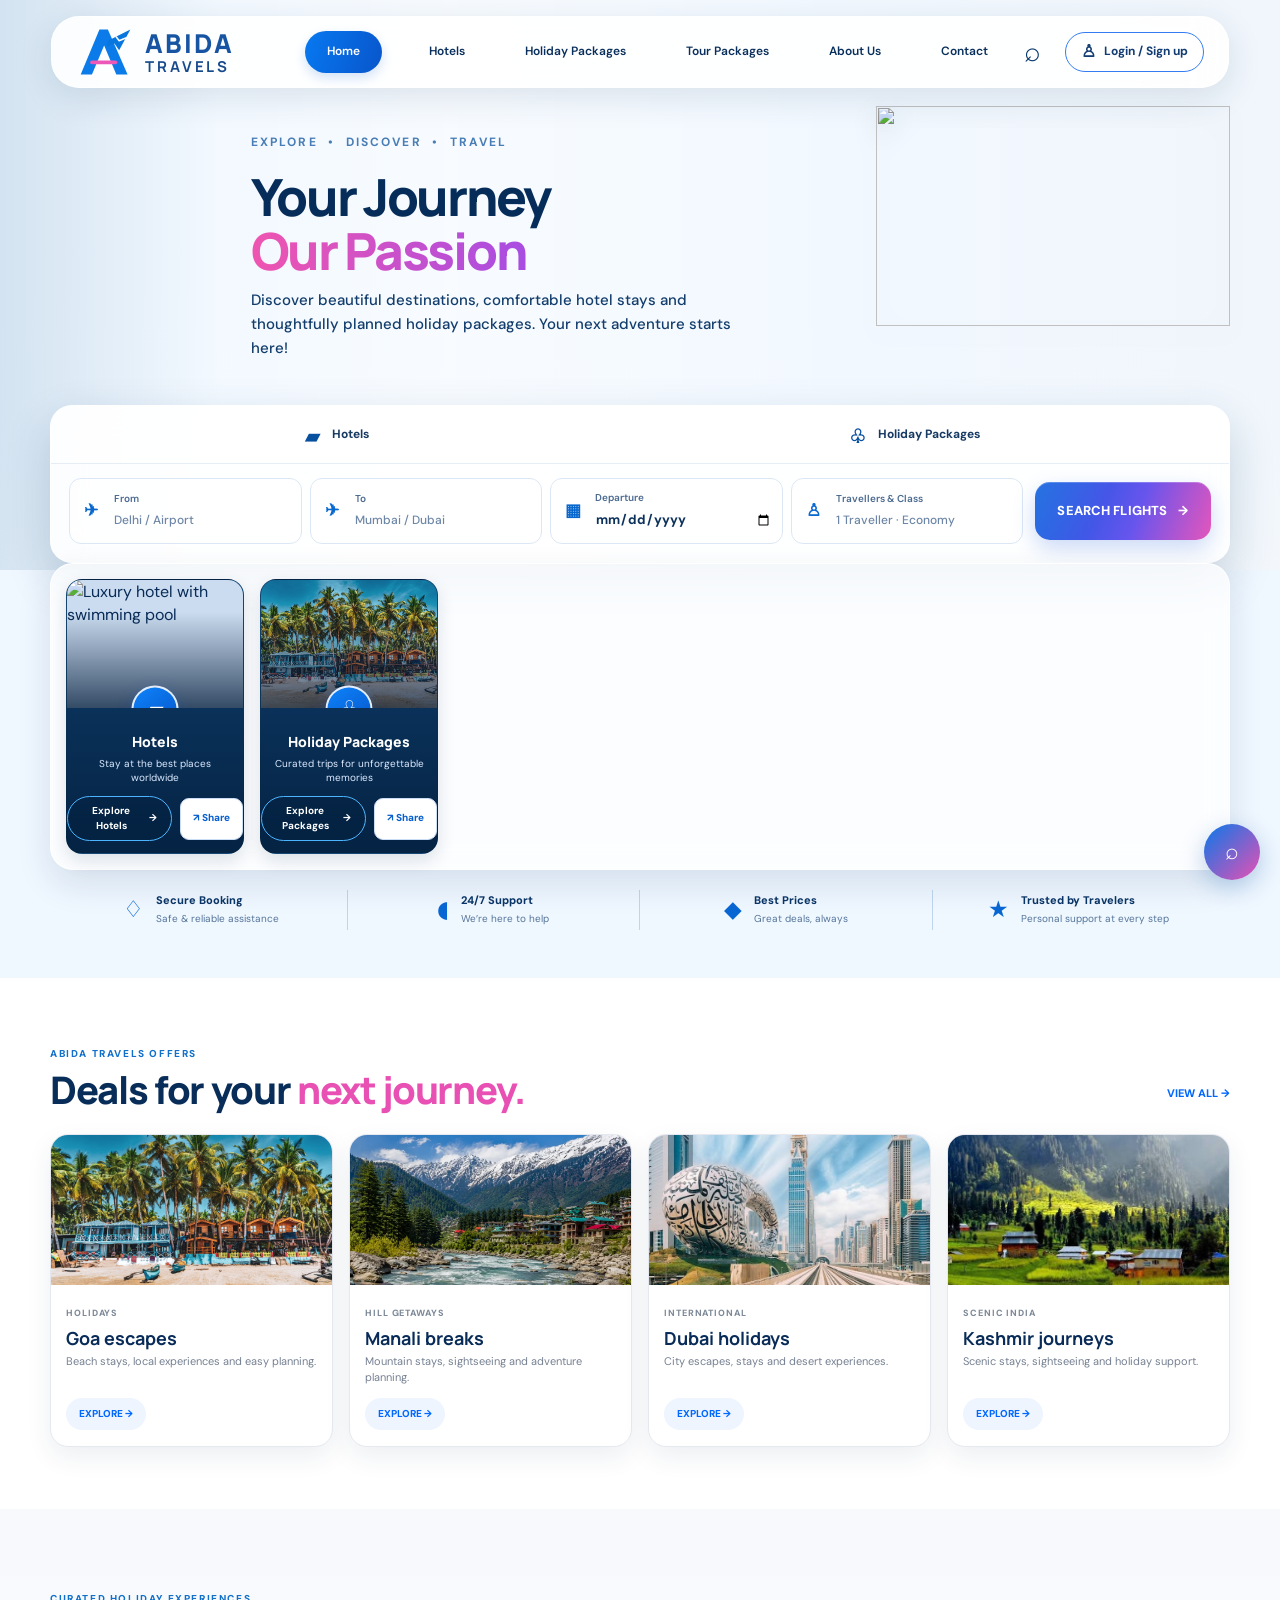
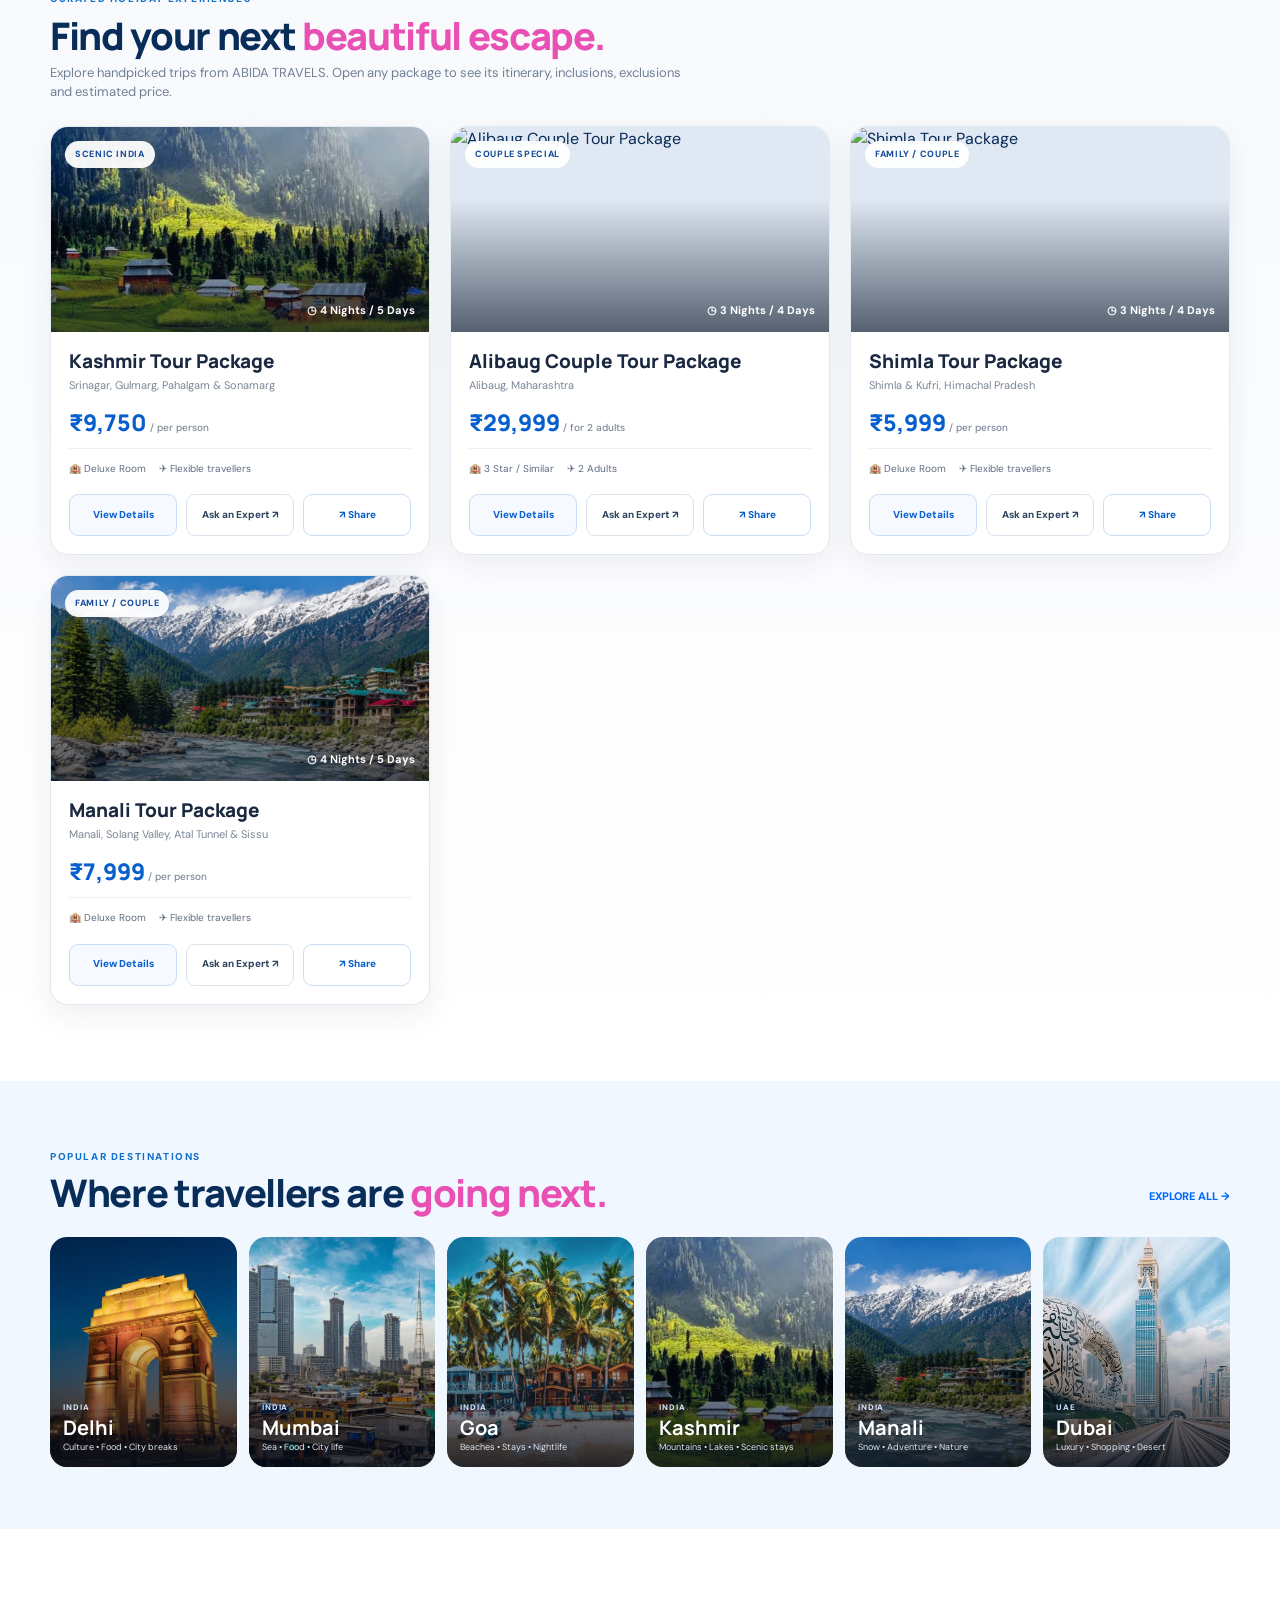
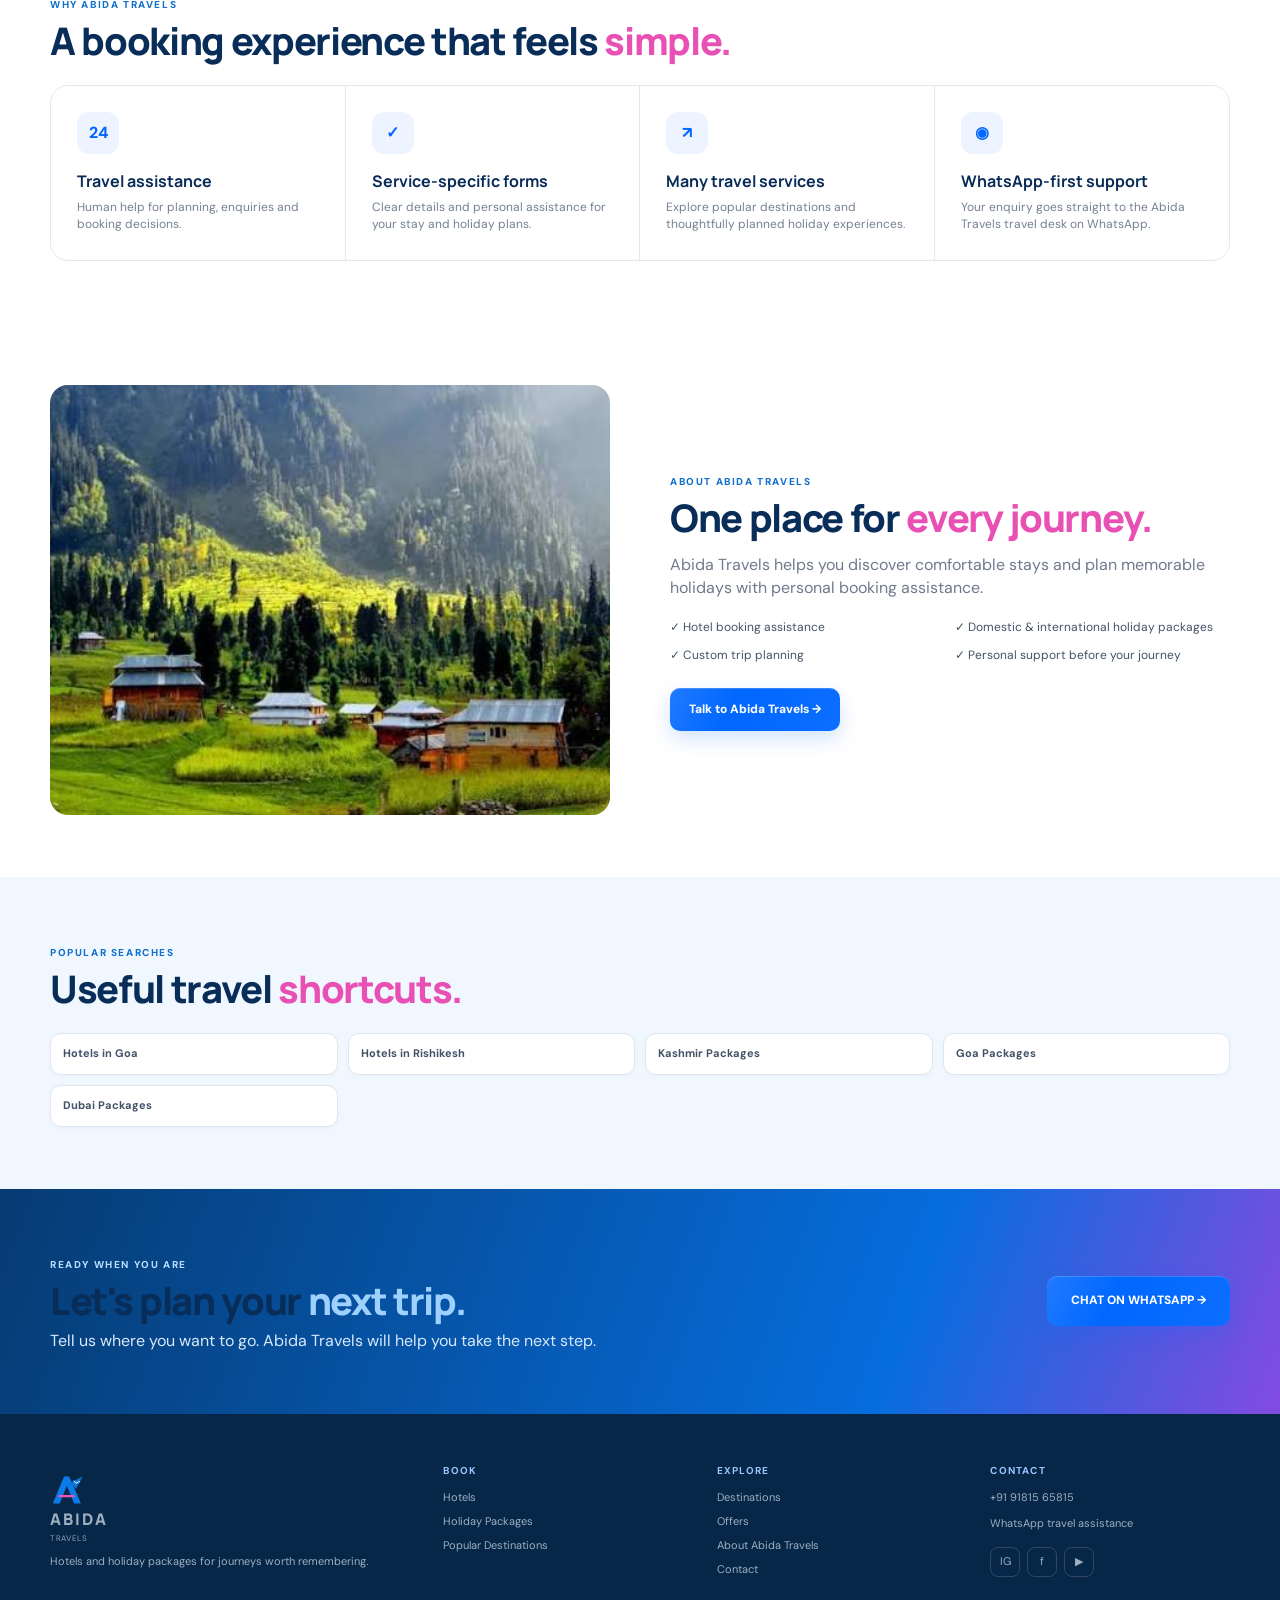
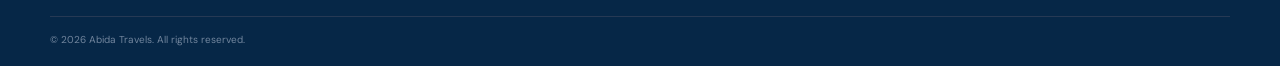
==== commit 3e3a7764: "Refresh holiday package script version" ====
--- a/index.html
+++ b/index.html
@@ -224,6 +224,6 @@
 
 <script src="hotel-data.js?v=20261012-abida-1"></script>
 <script src="script.js?v=20261012-abida-2"></script>
-<script src="tour-packages.js?v=20261031-4"></script>
+<script src="tour-packages.js?v=20261106-1"></script>
 </body>
 </html>
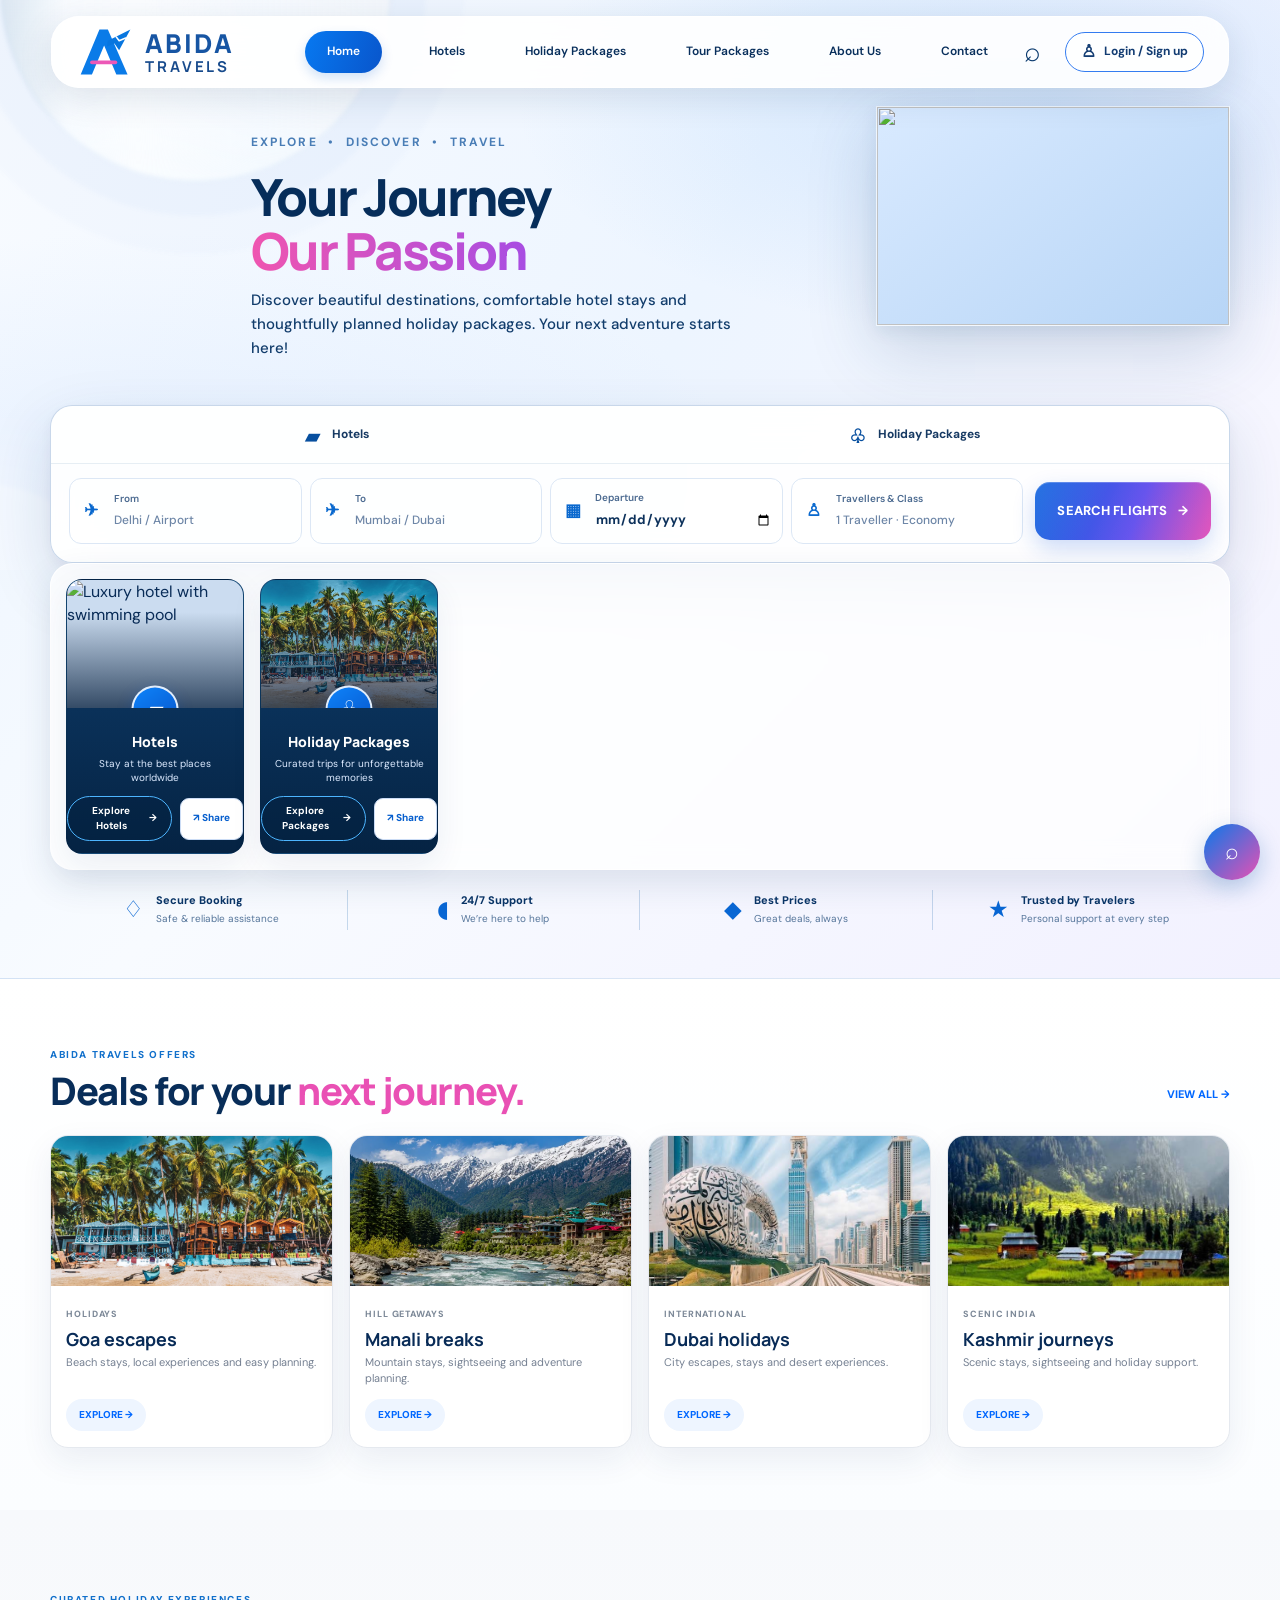
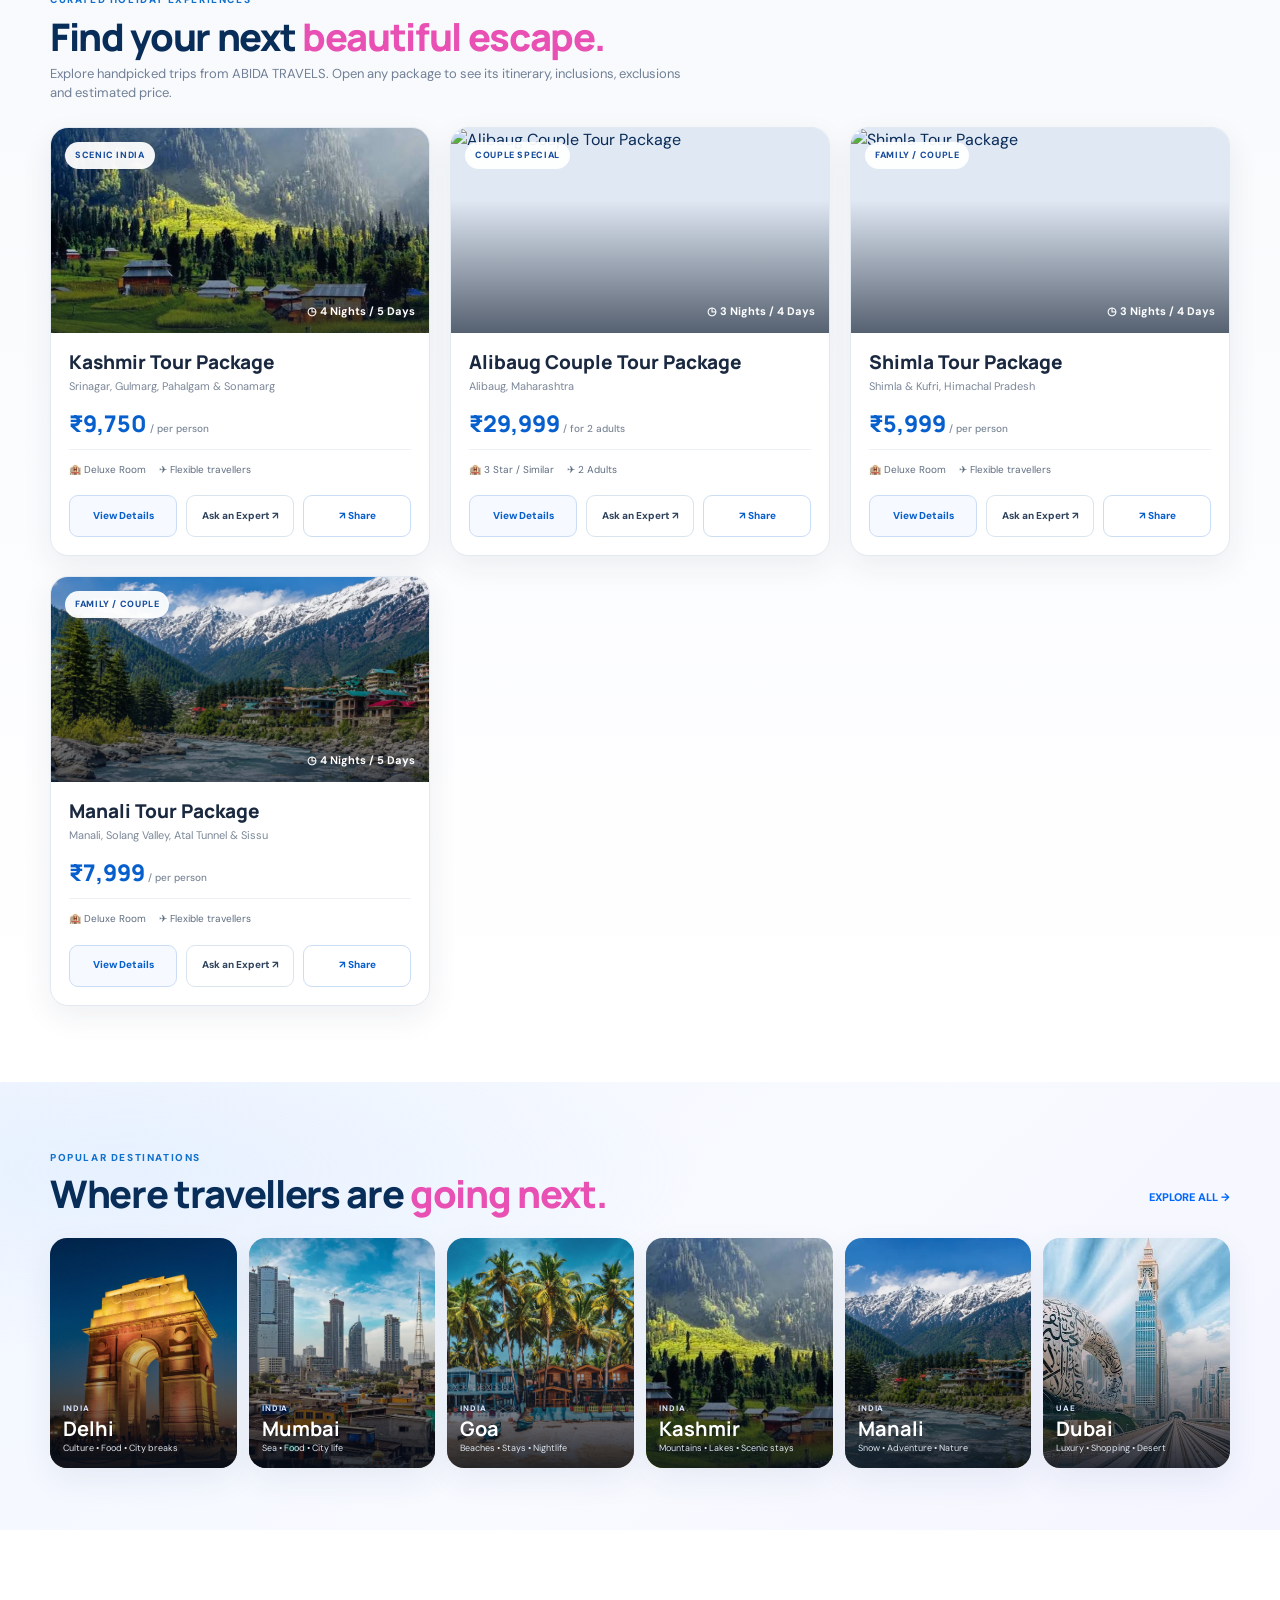
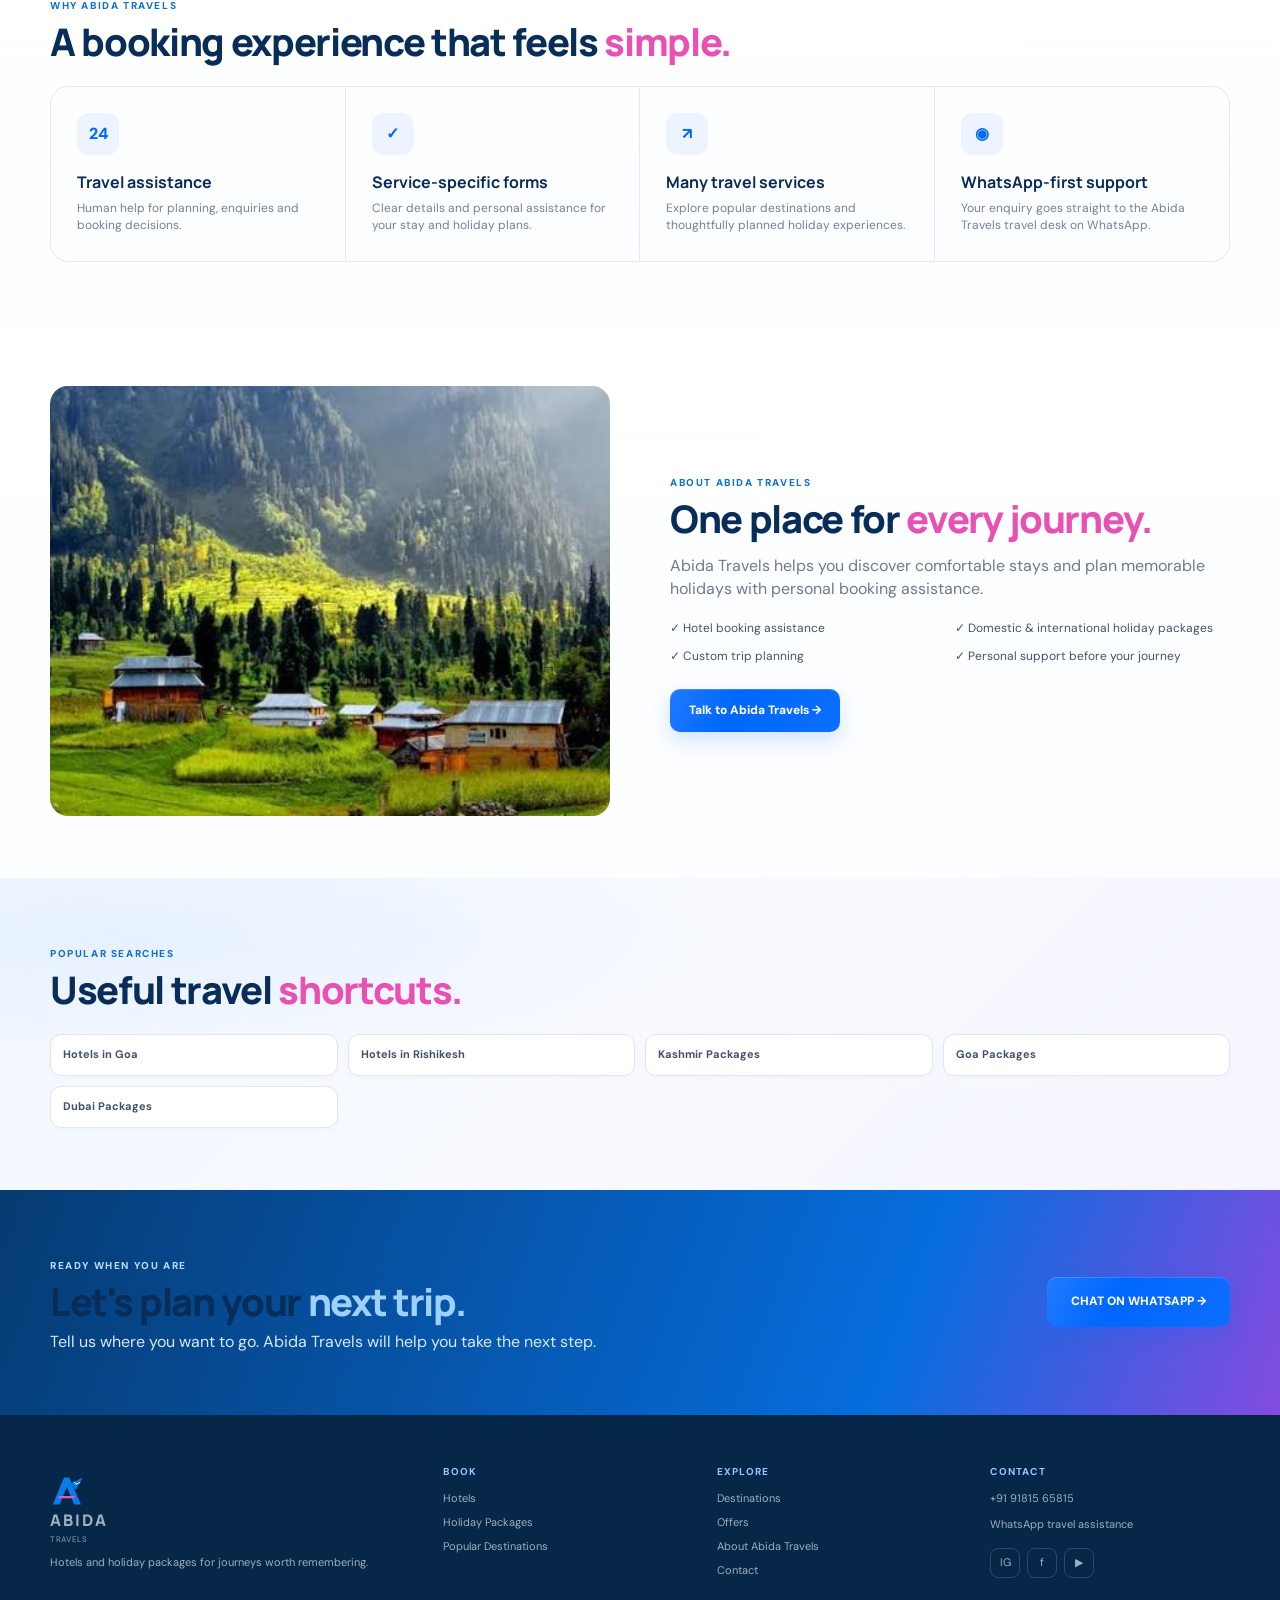
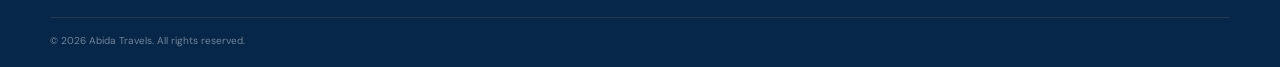
==== commit 5b6360c8: "Refresh premium background stylesheet cache" ====
--- a/index.html
+++ b/index.html
@@ -17,7 +17,7 @@
 <link rel="preconnect" href="https://fonts.googleapis.com">
 <link rel="preconnect" href="https://fonts.gstatic.com" crossorigin>
 <link href="https://fonts.googleapis.com/css2?family=DM+Sans:wght@400;500;600;700&family=Manrope:wght@600;700;800&display=swap" rel="stylesheet">
-<link rel="stylesheet" href="style.css?v=20261012-abida-3">
+<link rel="stylesheet" href="style.css?v=20261106-premium1">
 <script type="application/ld+json">
 {
   "@context":"https://schema.org",
--- a/style.css
+++ b/style.css
@@ -618,3 +618,81 @@
   .service-trust-strip small{font-size:8px}
   .more-services-inline{padding-bottom:15px}
 }
+
+
+/* ABIDA TRAVELS — premium atmosphere refresh (layout preserved) */
+:root{
+  --abida-ink:#102b4e;
+  --abida-blue:#1768c5;
+  --abida-sky:#eaf4ff;
+}
+body{
+  background:
+    radial-gradient(ellipse at 8% 12%,rgba(190,220,255,.24),transparent 34%),
+    radial-gradient(ellipse at 92% 42%,rgba(225,213,255,.16),transparent 30%),
+    #fbfdff;
+}
+.hero{
+  background:linear-gradient(135deg,#eaf4ff 0%,#f8fbff 48%,#f2f1ff 100%);
+  border-bottom:1px solid rgba(151,181,220,.28);
+}
+.hero-banner{
+  position:relative;
+  isolation:isolate;
+  overflow:hidden;
+  background:
+    radial-gradient(ellipse at 82% 18%,rgba(109,174,245,.22),transparent 36%),
+    radial-gradient(ellipse at 12% 88%,rgba(192,218,255,.30),transparent 38%),
+    linear-gradient(115deg,#f8fbff 0%,#edf5ff 54%,#f7f6ff 100%);
+}
+.hero-banner:before,
+.hero-banner:after{
+  content:"";
+  position:absolute;
+  z-index:-1;
+  pointer-events:none;
+  border-radius:50%;
+  filter:blur(2px);
+}
+.hero-banner:before{
+  width:390px;height:390px;right:-115px;top:-210px;
+  border:1px solid rgba(79,143,218,.16);
+  box-shadow:0 0 0 34px rgba(79,143,218,.035),0 0 0 72px rgba(79,143,218,.025);
+}
+.hero-banner:after{
+  width:230px;height:230px;left:-125px;bottom:-145px;
+  background:rgba(255,255,255,.48);
+  box-shadow:0 0 70px 35px rgba(255,255,255,.35);
+}
+.hero-visual{
+  border:1px solid rgba(255,255,255,.72);
+  box-shadow:0 24px 65px rgba(22,67,119,.19),0 5px 16px rgba(22,67,119,.08);
+  background:linear-gradient(145deg,#d9eaff,#b7d5f6);
+}
+.hero-visual img{
+  mix-blend-mode:normal;
+  object-fit:cover;
+  filter:saturate(1.06) contrast(1.02);
+}
+.hero-visual:after{
+  background:linear-gradient(180deg,rgba(8,30,58,.02) 35%,rgba(8,30,58,.44));
+}
+.booking-card{
+  border:1px solid rgba(177,198,225,.7);
+  box-shadow:0 24px 65px rgba(24,59,103,.14),0 5px 16px rgba(24,59,103,.055);
+}
+.light-section,.white-section{
+  background:linear-gradient(180deg,#fff 0%,#fbfdff 100%);
+}
+.soft-section,.route-section{
+  background:
+    radial-gradient(ellipse at 10% 20%,rgba(193,220,255,.26),transparent 35%),
+    linear-gradient(135deg,#f2f7ff 0%,#f8faff 55%,#f4f5ff 100%);
+}
+.offer-card,.destination-card,.service-photo-card{
+  box-shadow:0 12px 32px rgba(22,57,101,.075);
+}
+@media(prefers-reduced-motion:no-preference){
+  .hero-visual{transition:transform .45s ease,box-shadow .45s ease}
+  .hero-visual:hover{transform:translateY(-4px);box-shadow:0 30px 75px rgba(22,67,119,.23)}
+}
--- a/tour-packages.css
+++ b/tour-packages.css
@@ -106,3 +106,7 @@
 .abida-share-options a,.abida-share-options button{display:flex;align-items:center;justify-content:center;min-height:44px;padding:10px;border:1px solid #dce4ee;border-radius:10px;background:#f8faff;color:#075fce;text-decoration:none;font:700 12px "DM Sans",sans-serif;cursor:pointer}
 .abida-share-options a:hover,.abida-share-options button:hover{background:#edf5ff;border-color:#9fc4f6}
 .abida-share-panel small{display:block;margin-top:15px;color:#7b8797;font-size:10px;line-height:1.6}
+
+/* Confirmation modal call action */
+.tour-success-actions a.tour-success-call{display:block;border-radius:9px;padding:12px;border:0;background:#0868d8;color:#fff;text-decoration:none;font-weight:800;font-size:12px;text-align:center}
+.tour-success-actions a.tour-success-call:hover{background:#0758b8}
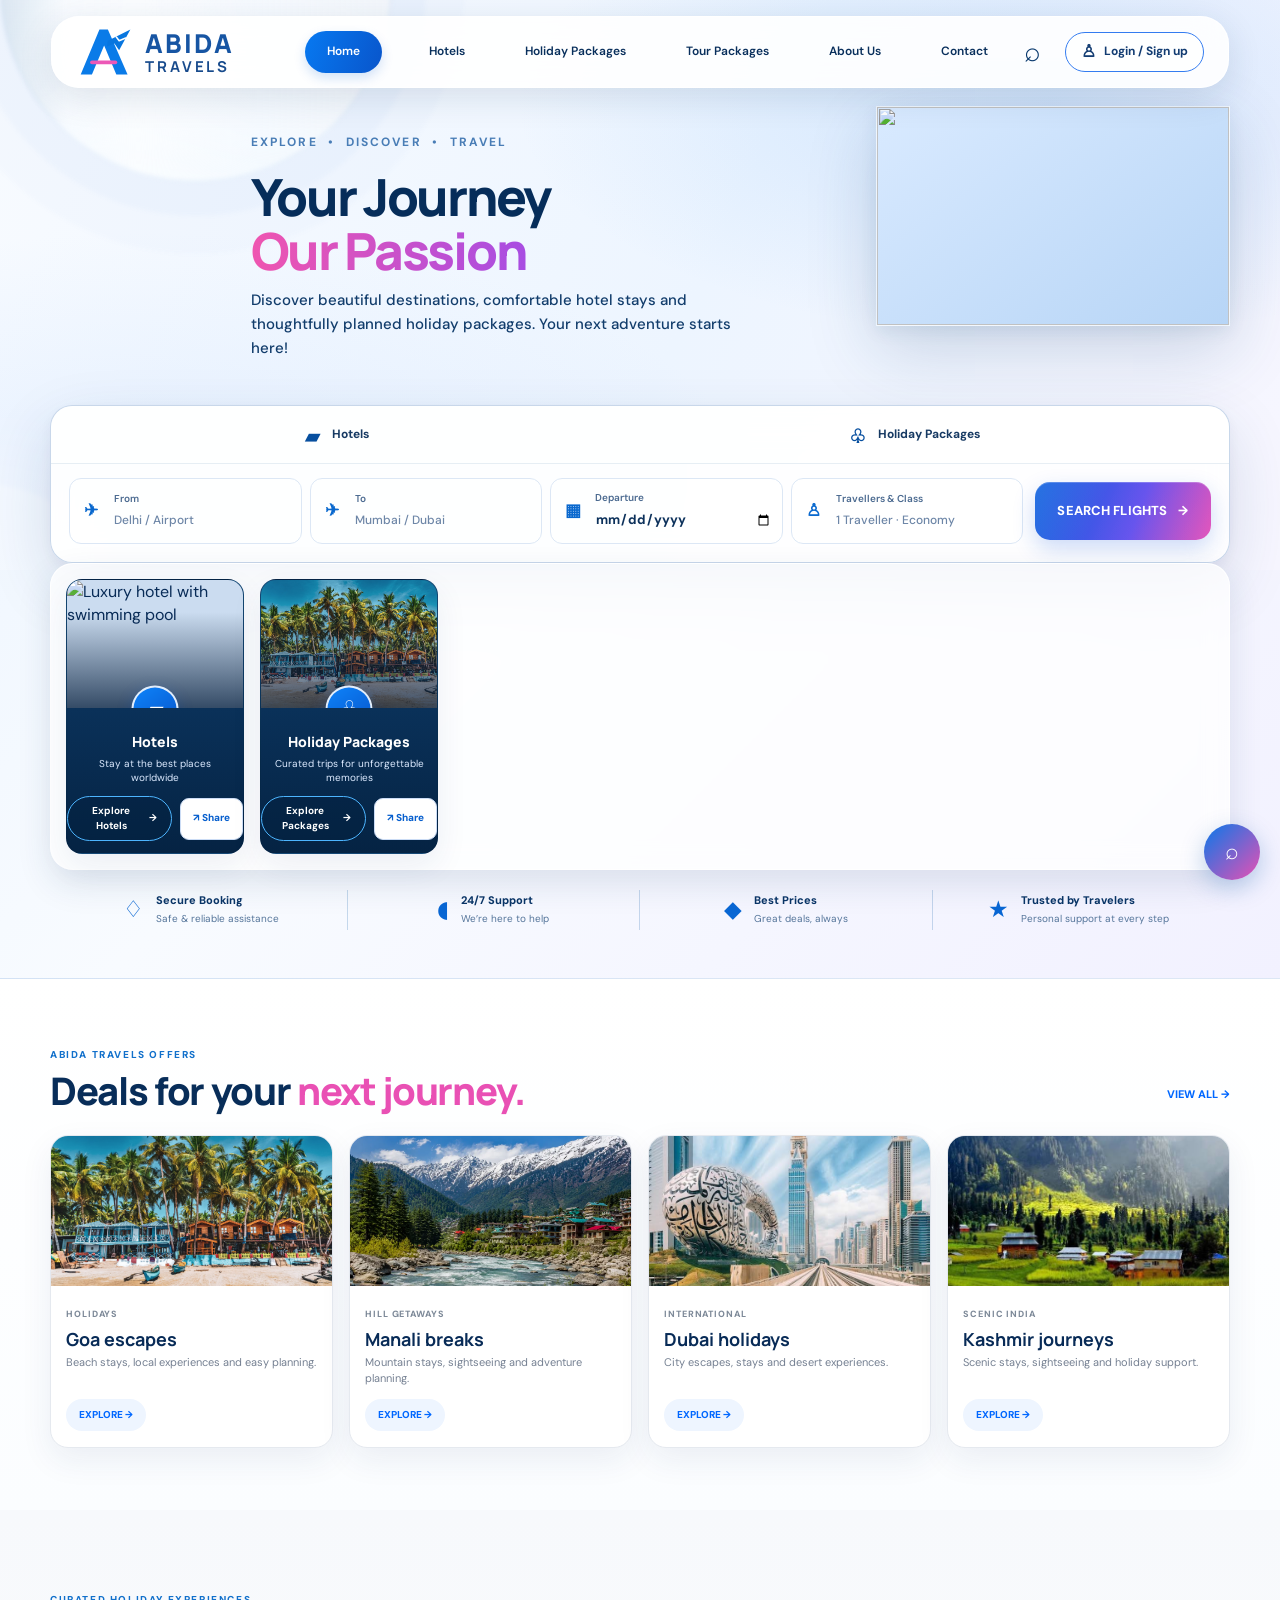
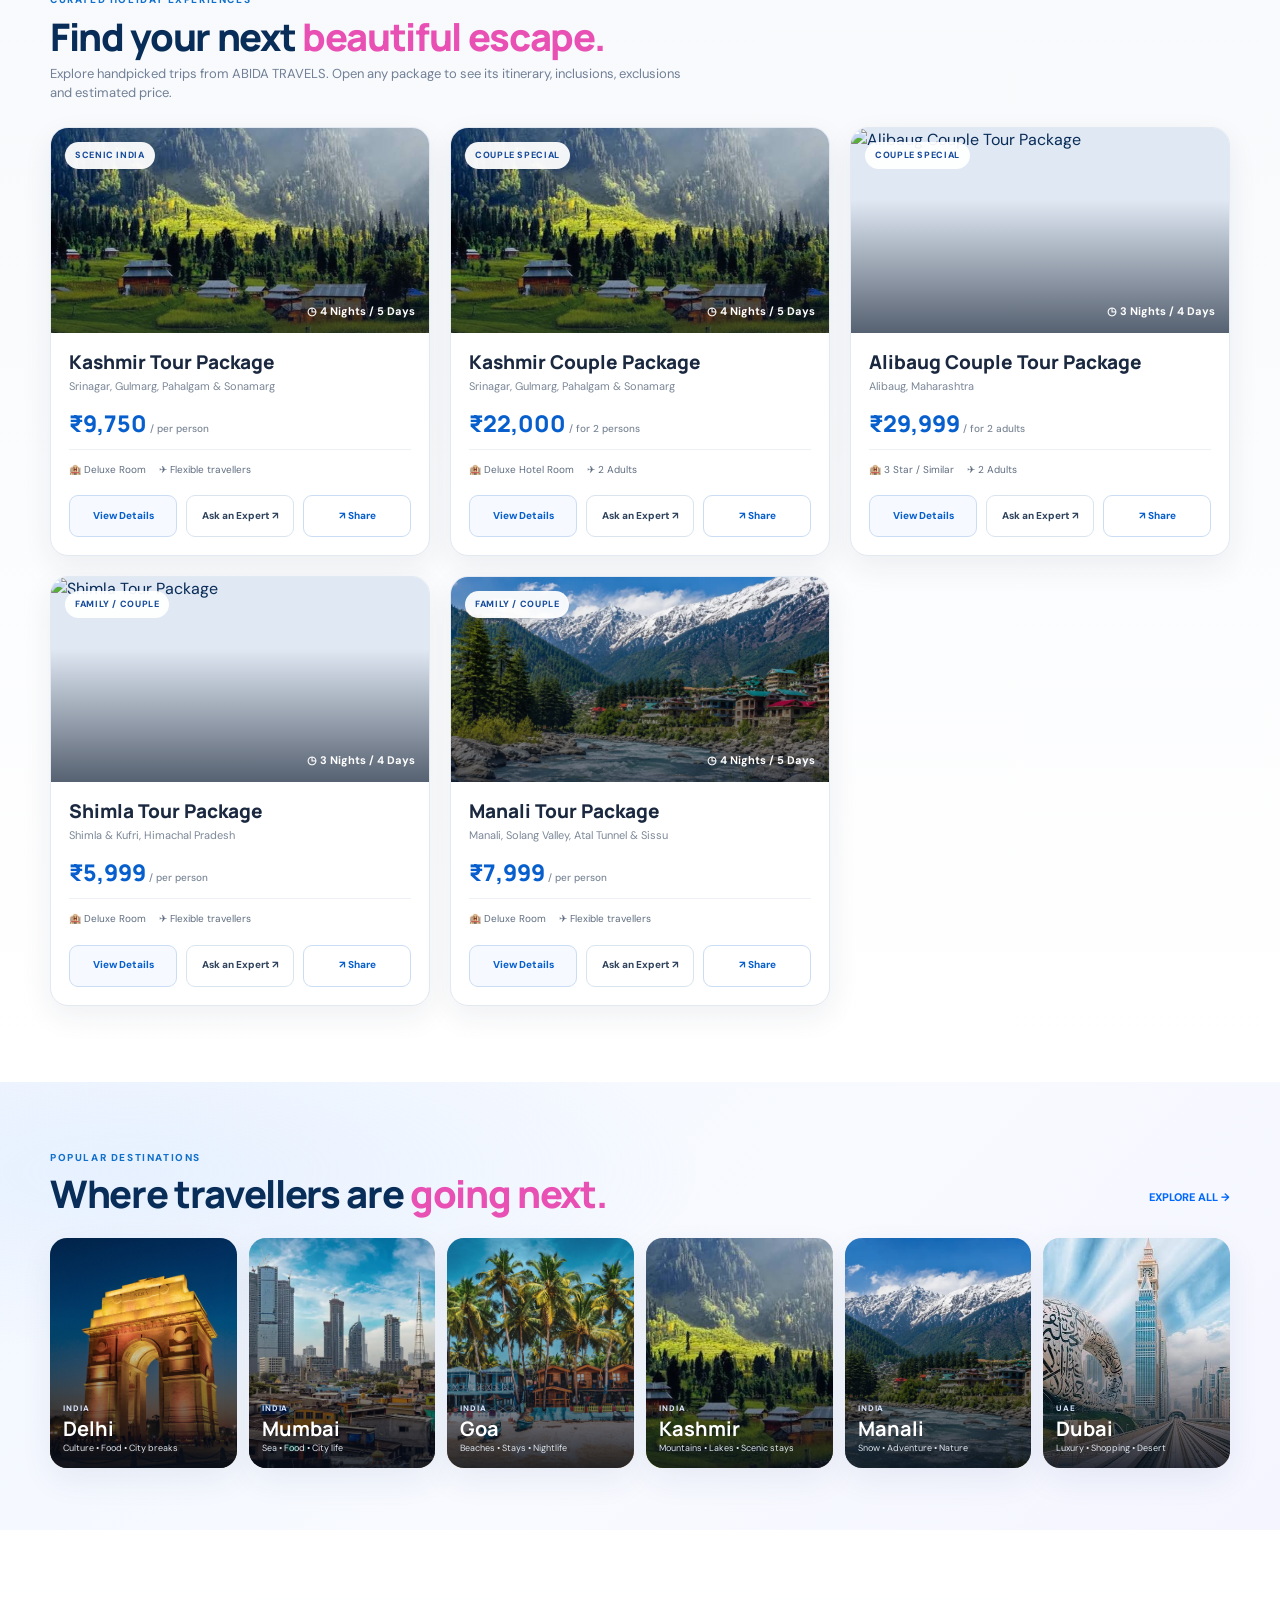
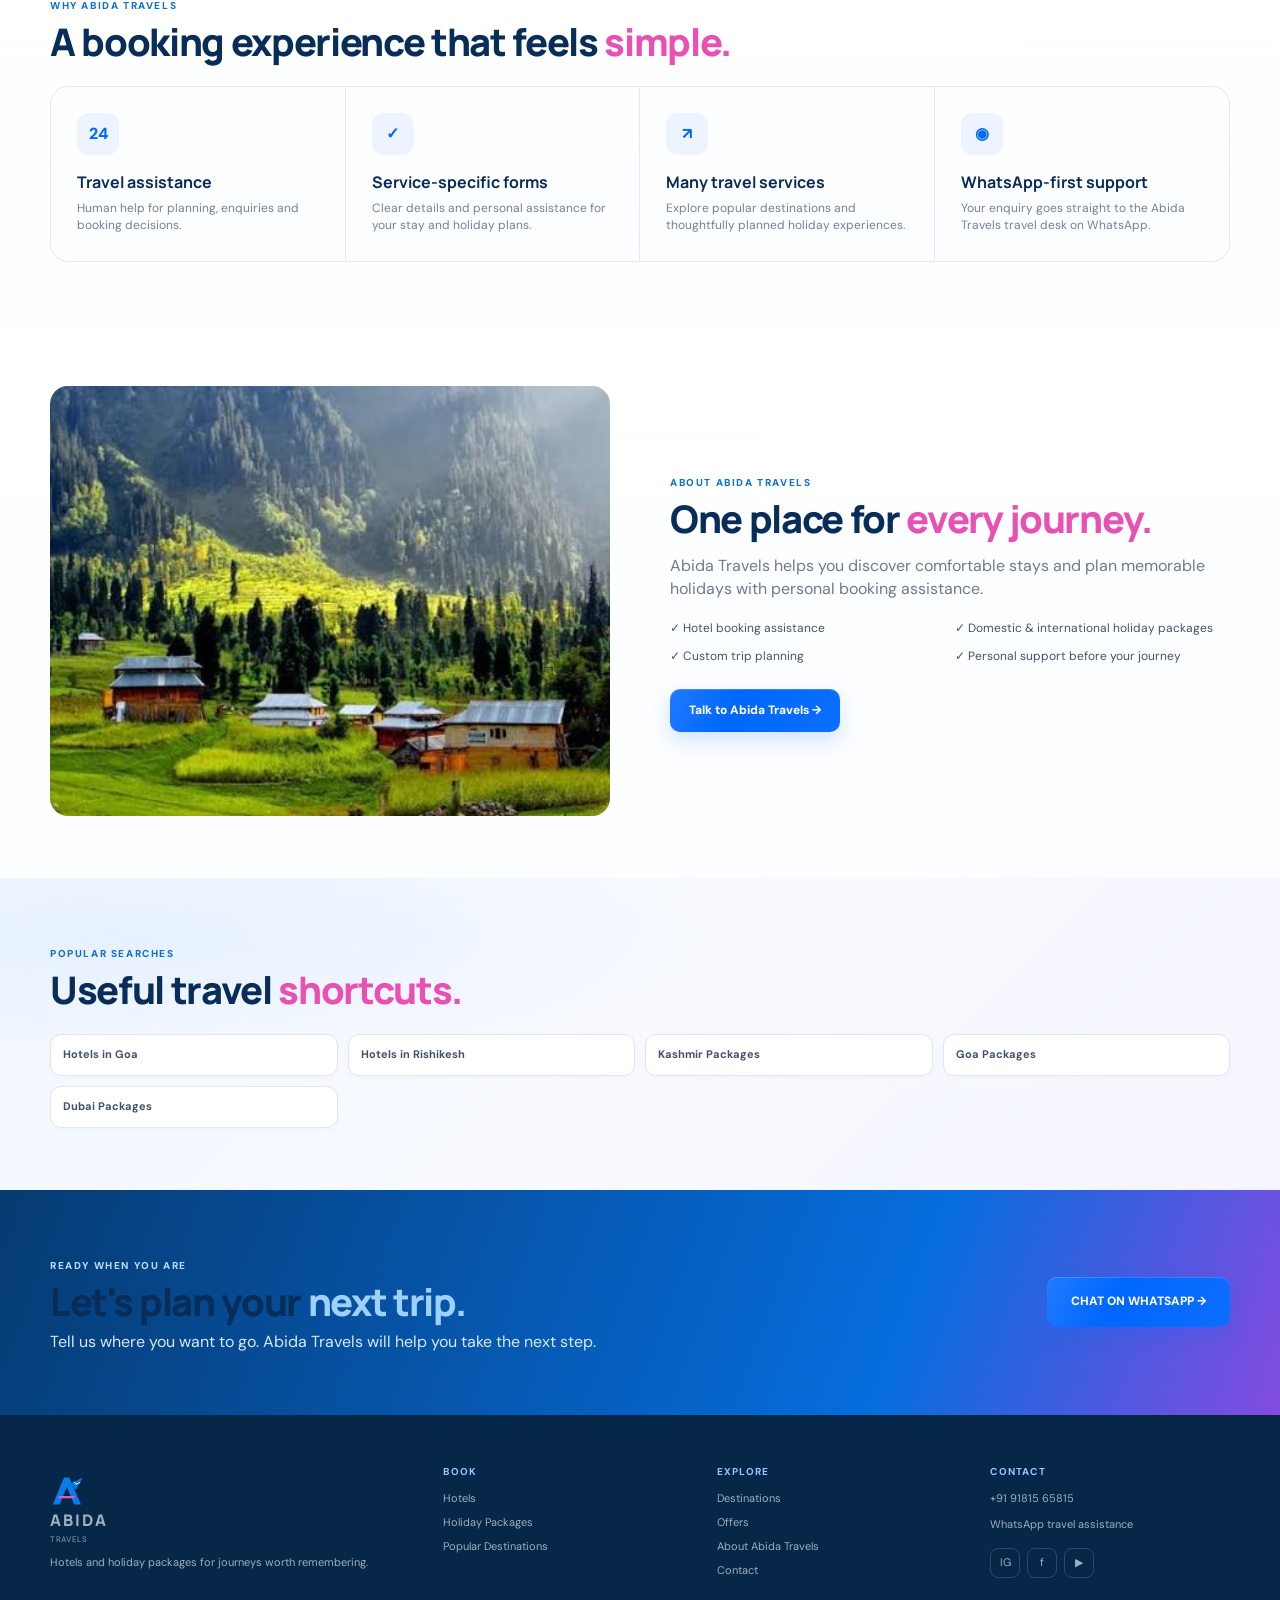
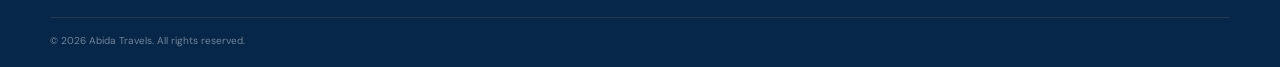
==== commit 9f78a2c3: "Refresh holiday package script cache" ====
--- a/index.html
+++ b/index.html
@@ -224,6 +224,6 @@
 
 <script src="hotel-data.js?v=20261012-abida-1"></script>
 <script src="script.js?v=20261012-abida-2"></script>
-<script src="tour-packages.js?v=20261106-1"></script>
+<script src="tour-packages.js?v=20261106-2"></script>
 </body>
 </html>
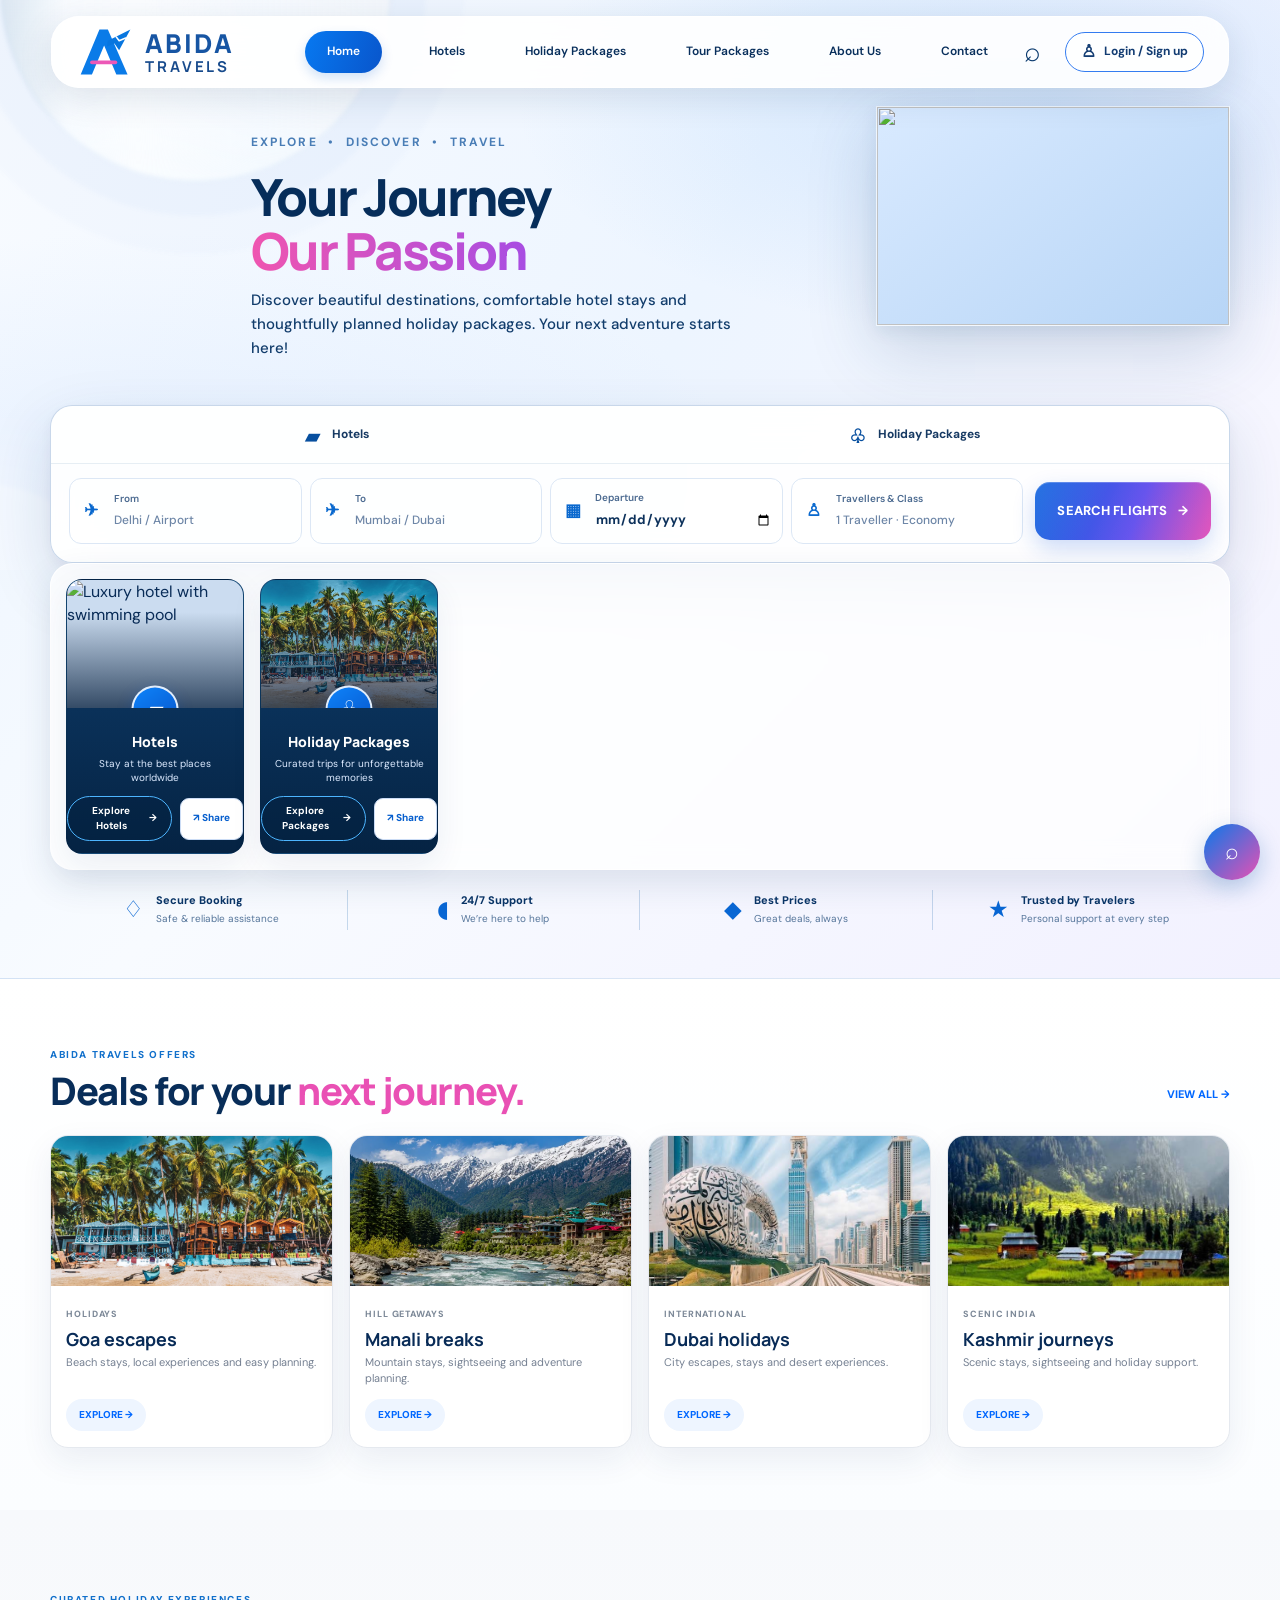
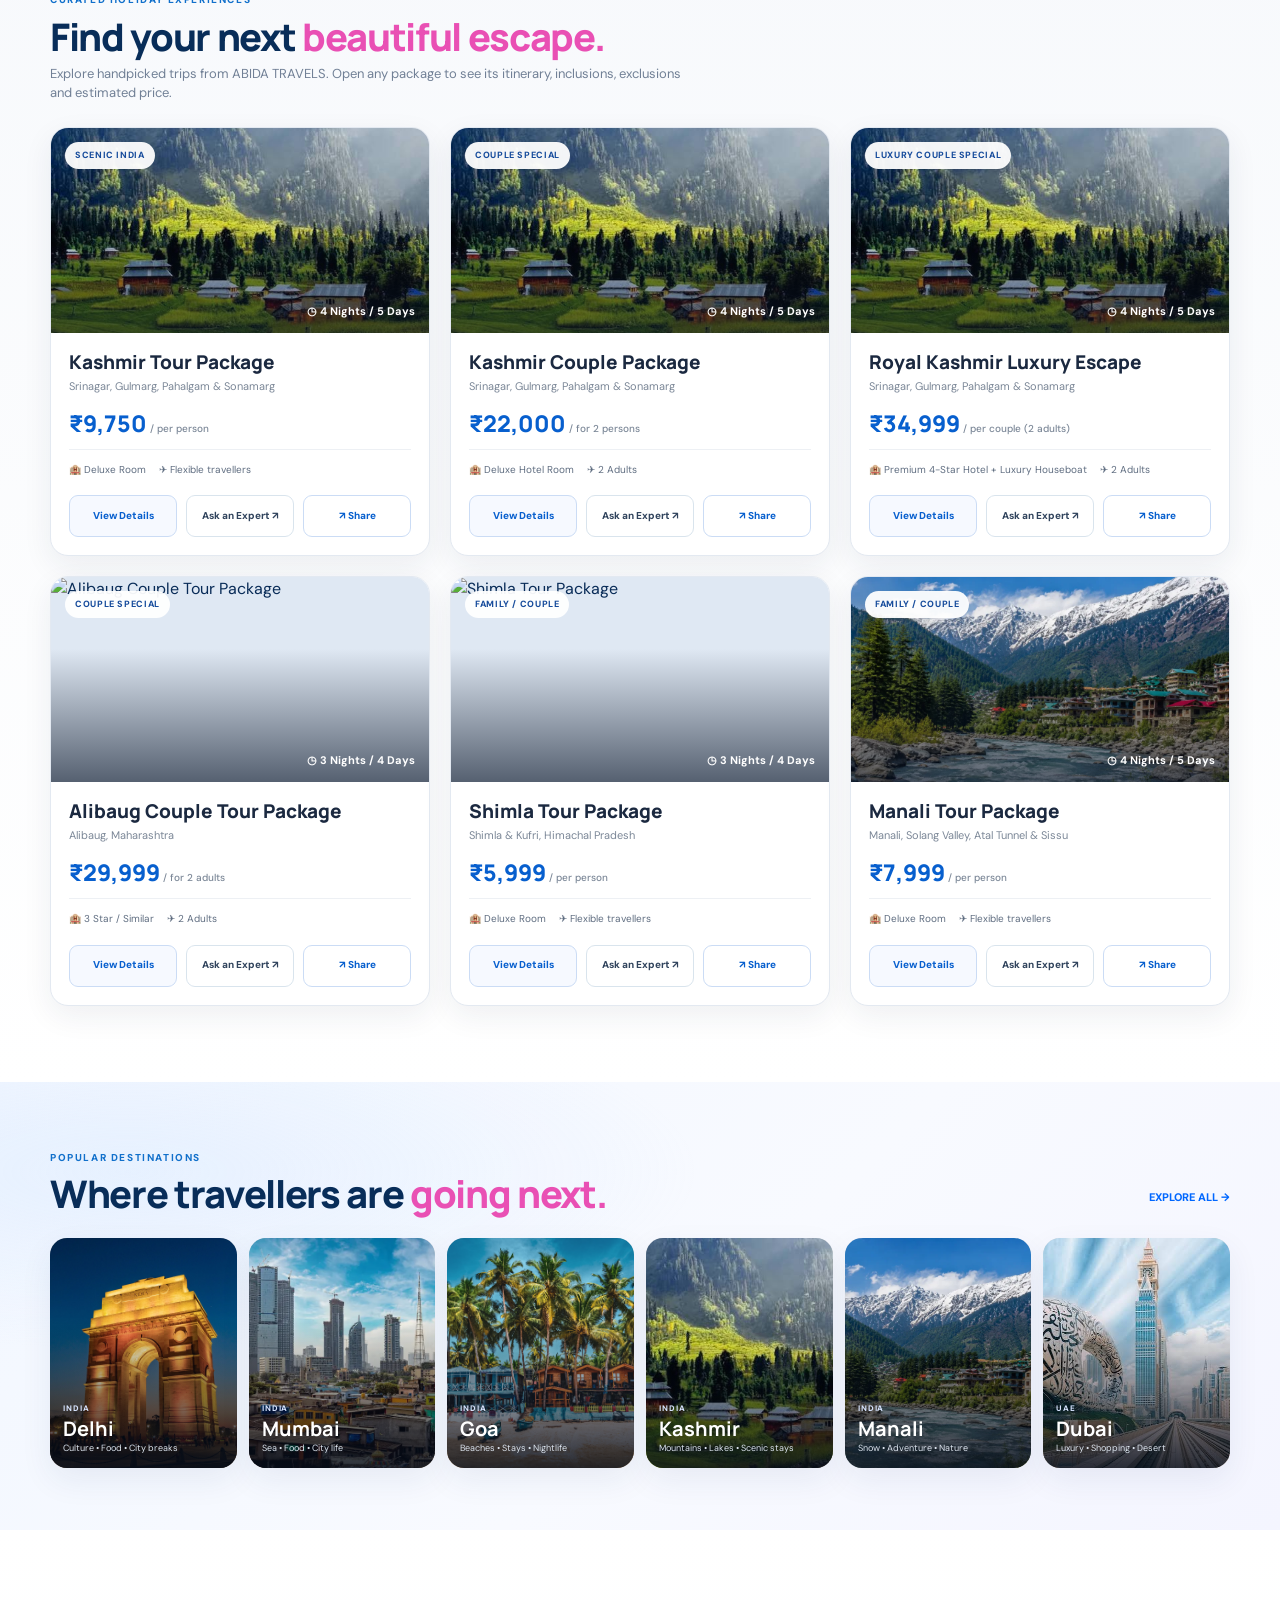
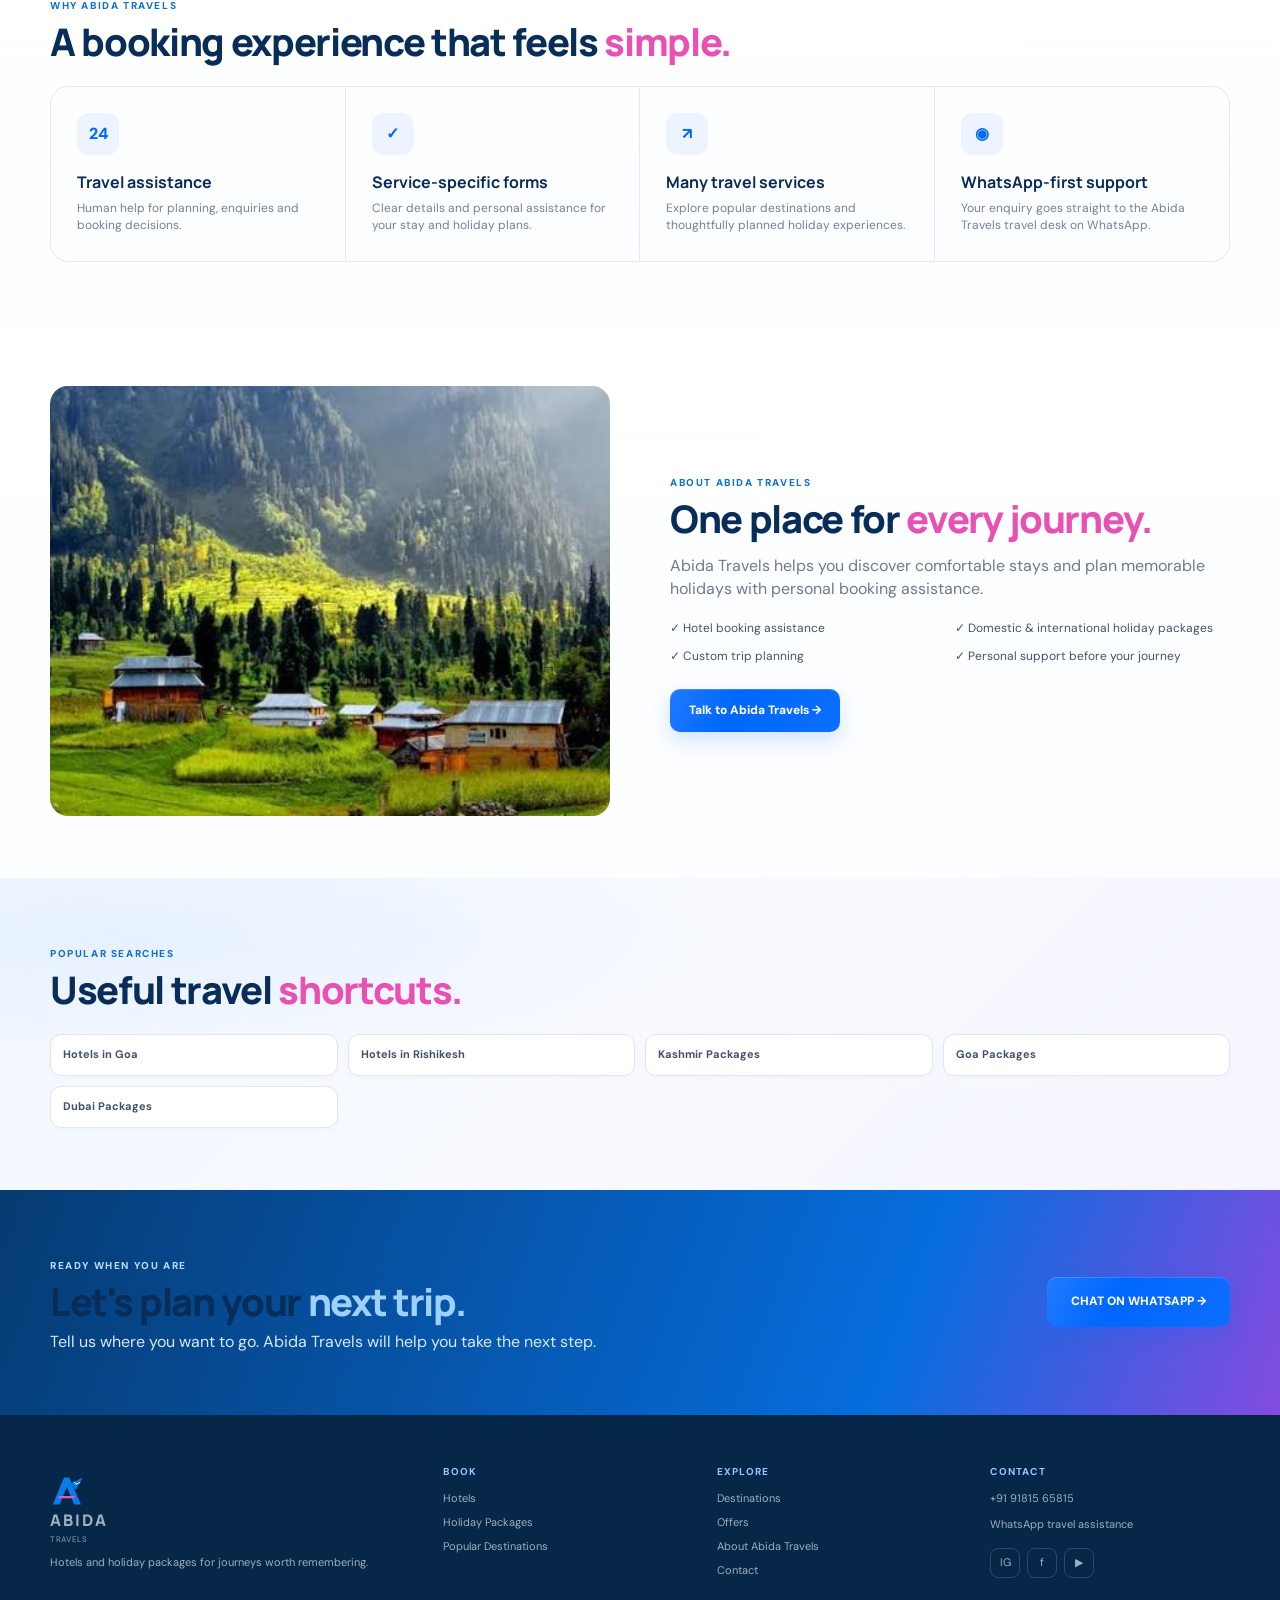
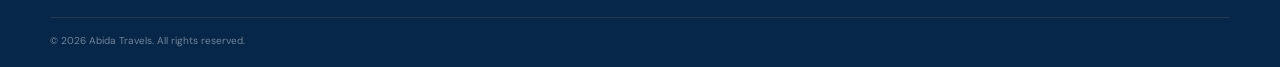
==== commit 5e978518: "Refresh tour package listing cache" ====
--- a/index.html
+++ b/index.html
@@ -224,6 +224,6 @@
 
 <script src="hotel-data.js?v=20261012-abida-1"></script>
 <script src="script.js?v=20261012-abida-2"></script>
-<script src="tour-packages.js?v=20261106-2"></script>
+<script src="tour-packages.js?v=20261106-3"></script>
 </body>
 </html>
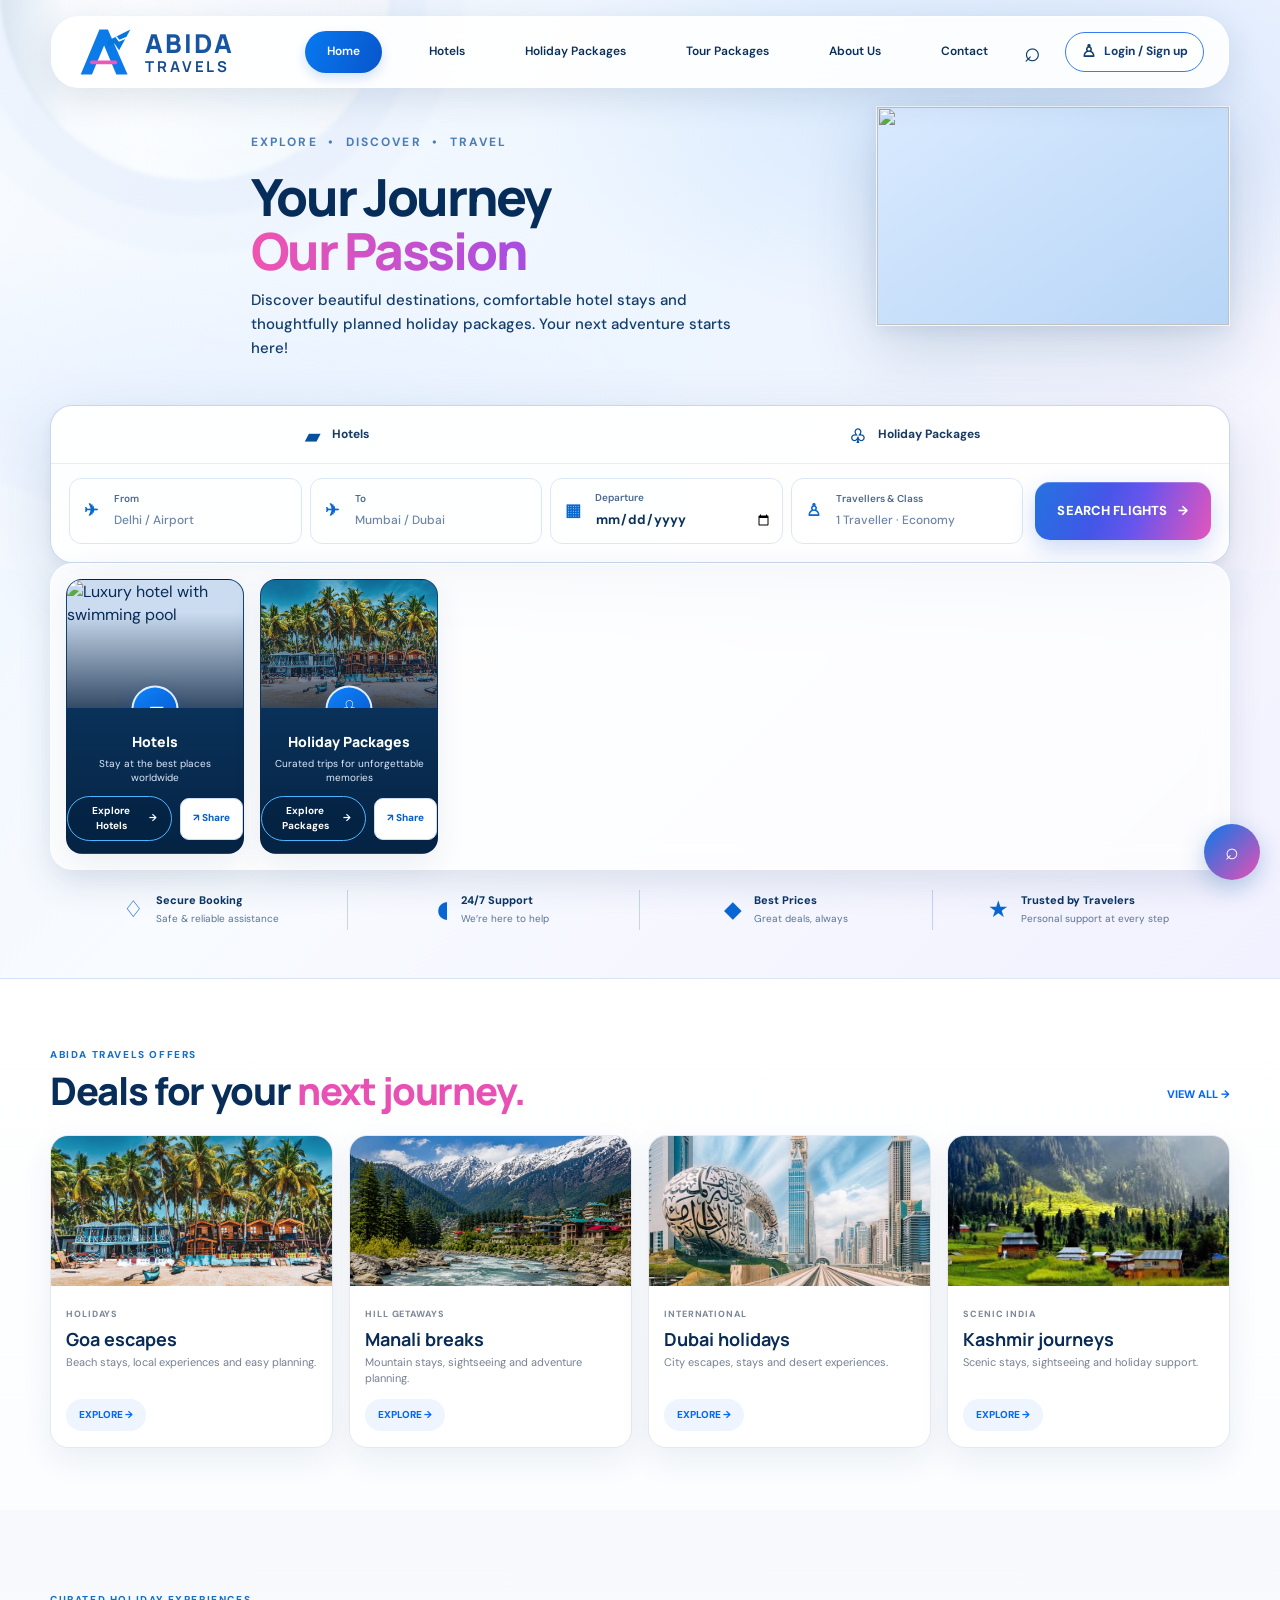
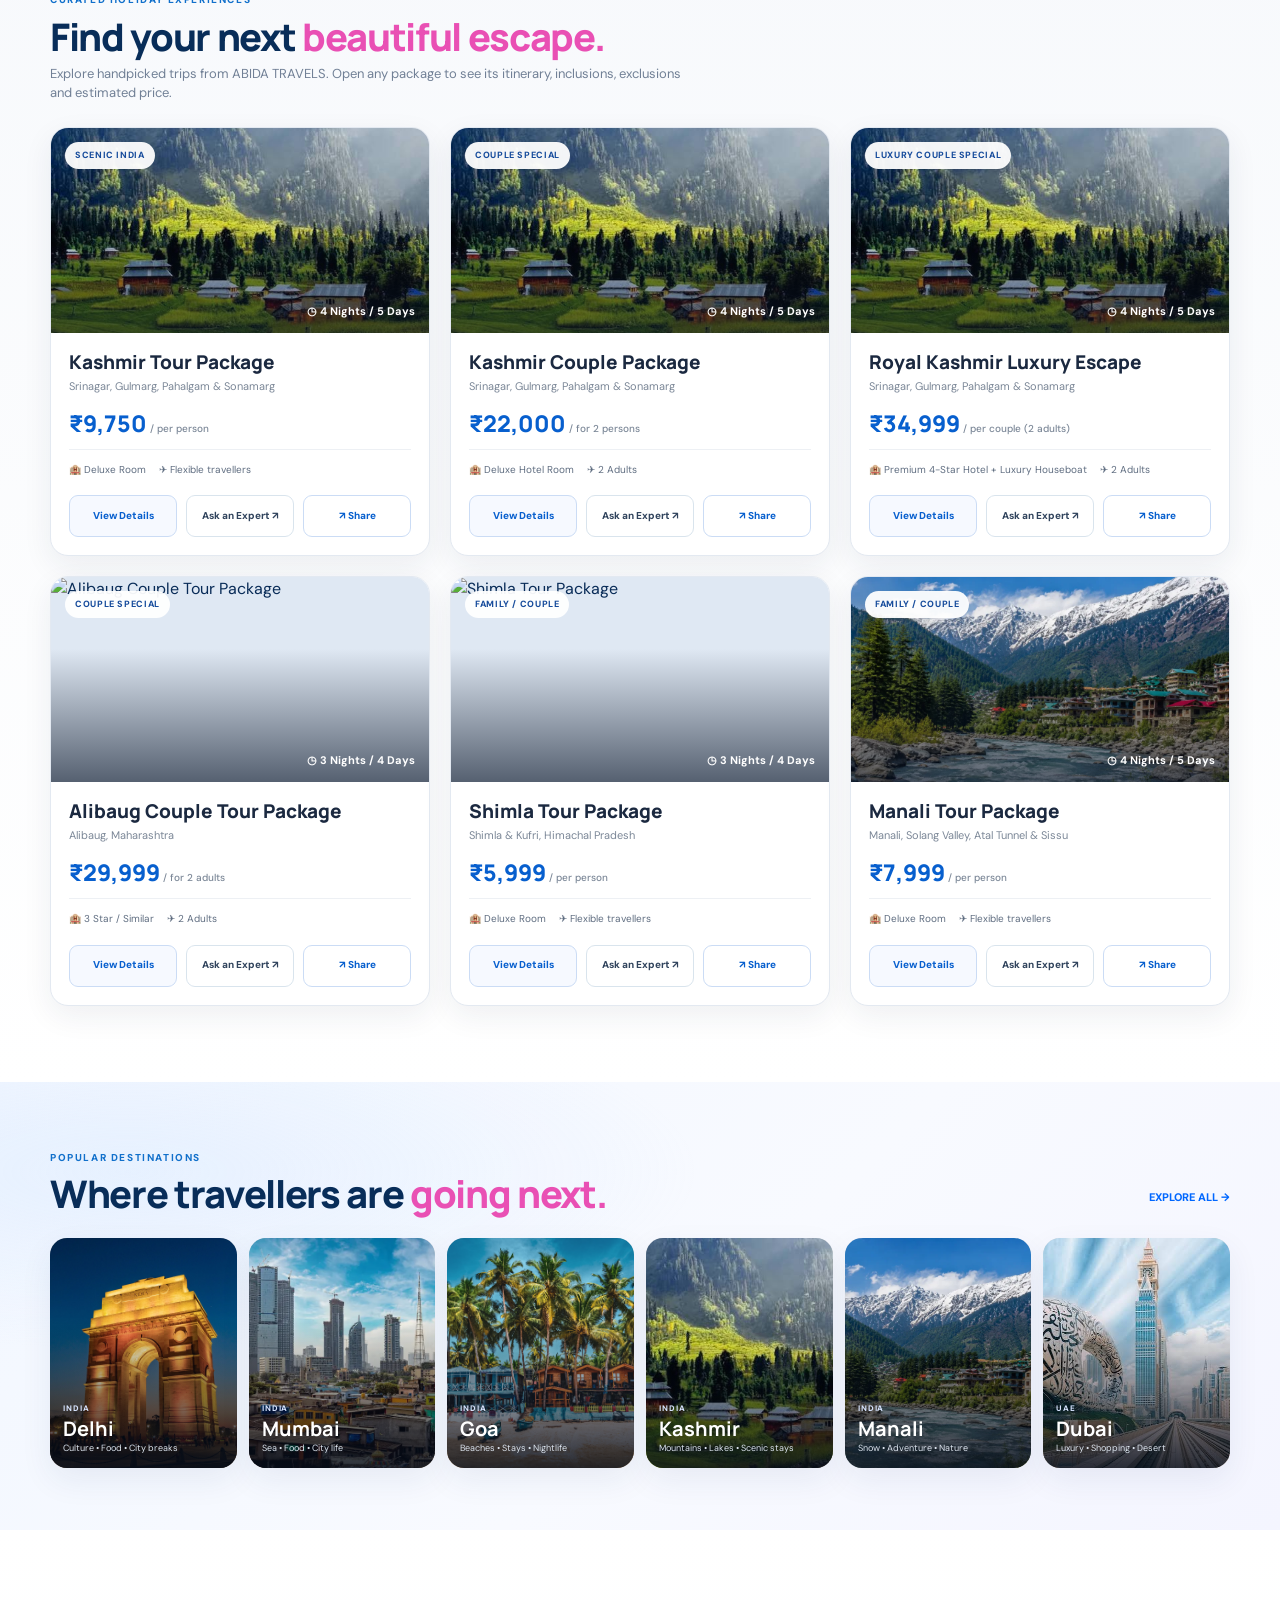
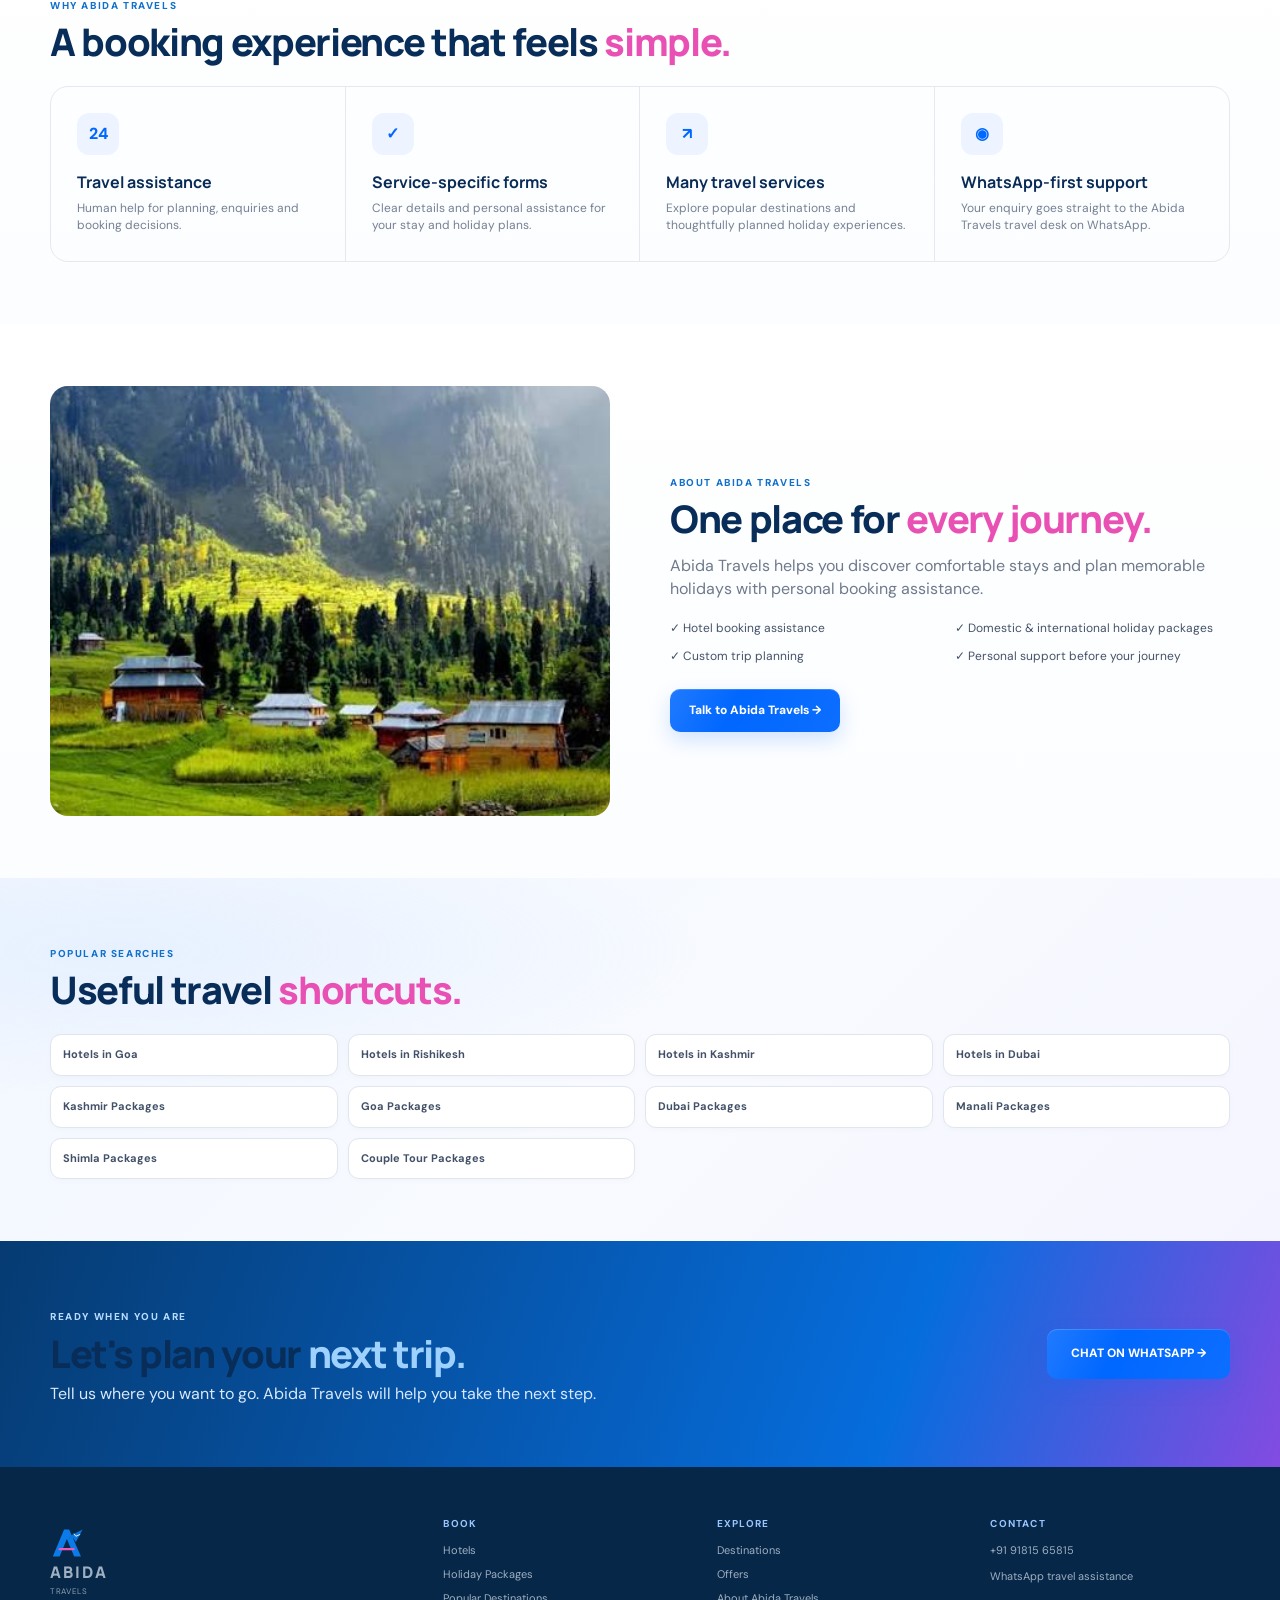
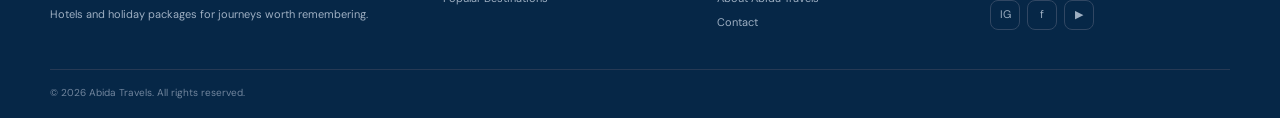
==== commit 738fe898: "Expand Abida Travels destination SEO and popular search phrases" ====
--- a/index.html
+++ b/index.html
@@ -3,17 +3,21 @@
 <head>
 <meta charset="UTF-8">
 <meta name="viewport" content="width=device-width, initial-scale=1.0">
-<title>Abida Travels – Hotels & Holiday Packages</title>
-<meta name="description" content="Explore hotel stays and holiday packages with Abida Travels.">
-<meta name="keywords" content="Abida Travels, hotel booking, holiday packages, Kashmir tour, Goa holiday, Dubai holiday">
+<title>Abida Travels | Hotel Booking & Holiday Packages India</title>
+<meta name="description" content="Explore hotel booking assistance and domestic & international holiday packages with Abida Travels. Discover Kashmir, Goa, Manali, Shimla, Alibaug and Dubai trips.">
+<meta name="keywords" content="Abida Travels, online travel agency India, hotel booking assistance India, hotel enquiry, hotels in Goa, hotels in Kashmir, hotels in Manali, hotels in Dubai, holiday packages India, domestic tour packages, international holiday packages from India, Kashmir tour package, Kashmir couple tour package, Royal Kashmir luxury escape, luxury Kashmir package, Goa holiday package, Manali tour package, Shimla holiday package, Alibaug couple package, Dubai holiday package, family holiday packages, couple holiday packages, affordable holiday packages, customised holiday planning">
 <meta name="author" content="Abida Travels">
 <meta name="robots" content="index, follow">
 <link rel="canonical" href="https://steller1998.github.io/TRIP/">
 <meta property="og:type" content="website">
 <meta property="og:title" content="Abida Travels – Your Journey, Our Passion">
-<meta property="og:description" content="Hotels and holiday packages with Abida Travels.">
+<meta property="og:description" content="Hotel booking assistance and domestic & international holiday packages. Explore Kashmir, Goa, Manali, Shimla, Alibaug and Dubai with Abida Travels.">
 <meta property="og:url" content="https://steller1998.github.io/TRIP/">
 <meta property="og:image" content="https://steller1998.github.io/TRIP/assets/goa.jpg">
+<meta property="og:locale" content="en_IN">
+<meta name="twitter:card" content="summary_large_image">
+<meta name="twitter:title" content="Abida Travels | Hotel Booking & Holiday Packages">
+<meta name="twitter:description" content="Explore hotel booking assistance and holiday packages across India and international destinations.">
 <link rel="preconnect" href="https://fonts.googleapis.com">
 <link rel="preconnect" href="https://fonts.gstatic.com" crossorigin>
 <link href="https://fonts.googleapis.com/css2?family=DM+Sans:wght@400;500;600;700&family=Manrope:wght@600;700;800&display=swap" rel="stylesheet">
@@ -25,9 +29,9 @@
   "name":"Abida Travels",
   "url":"https://steller1998.github.io/TRIP/",
   "telephone":"+919181565815",
-  "description":"Abida Travels provides hotel booking assistance and holiday packages.",
+  "description":"Abida Travels provides hotel booking assistance and domestic and international holiday packages, including Kashmir, Goa, Manali, Shimla, Alibaug and Dubai trips.",
   "areaServed":{"@type":"Country","name":"India"},
-  "serviceType":["Hotel Booking","Holiday Packages"]
+  "serviceType":["Hotel Booking Assistance","Domestic Holiday Packages","International Holiday Packages","Couple Tour Packages","Family Tour Packages"]
 }
 </script>
   <link rel="stylesheet" href="tour-packages.css?v=20261031-3">
@@ -176,9 +180,14 @@
     <div class="chip-grid">
       <button type="button" data-message="Hello Abida Travels, I need hotels in Goa.">Hotels in Goa</button>
       <button type="button" data-message="Hello Abida Travels, I need hotels in Rishikesh.">Hotels in Rishikesh</button>
+      <button type="button" data-message="Hello Abida Travels, I need hotels in Kashmir.">Hotels in Kashmir</button>
+      <button type="button" data-message="Hello Abida Travels, I need hotels in Dubai.">Hotels in Dubai</button>
       <button type="button" data-message="Hello Abida Travels, I want a Kashmir holiday package.">Kashmir Packages</button>
       <button type="button" data-message="Hello Abida Travels, I want a Goa holiday package.">Goa Packages</button>
       <button type="button" data-message="Hello Abida Travels, I want a Dubai holiday package.">Dubai Packages</button>
+      <button type="button" data-message="Hello Abida Travels, I want a Manali holiday package.">Manali Packages</button>
+      <button type="button" data-message="Hello Abida Travels, I want a Shimla holiday package.">Shimla Packages</button>
+      <button type="button" data-message="Hello Abida Travels, I want a couple holiday package.">Couple Tour Packages</button>
     </div>
   </div>
 </section>
